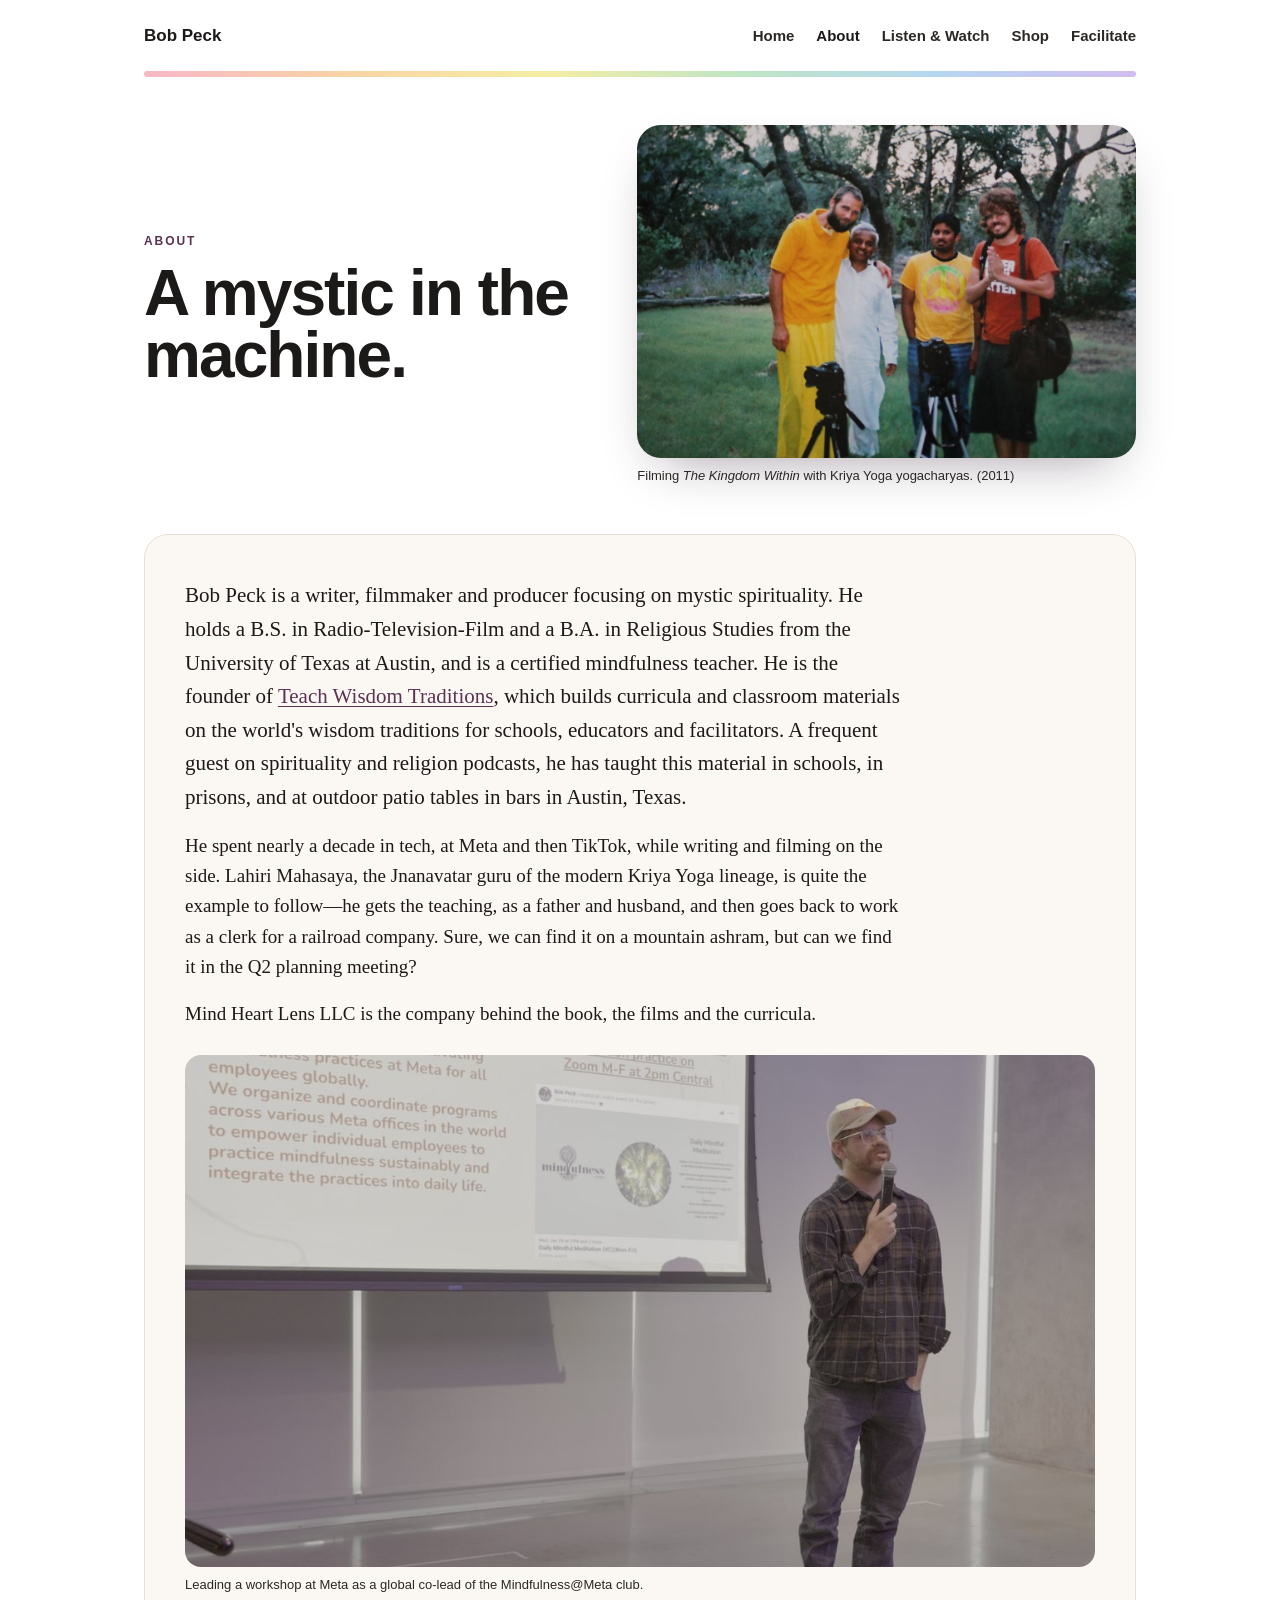
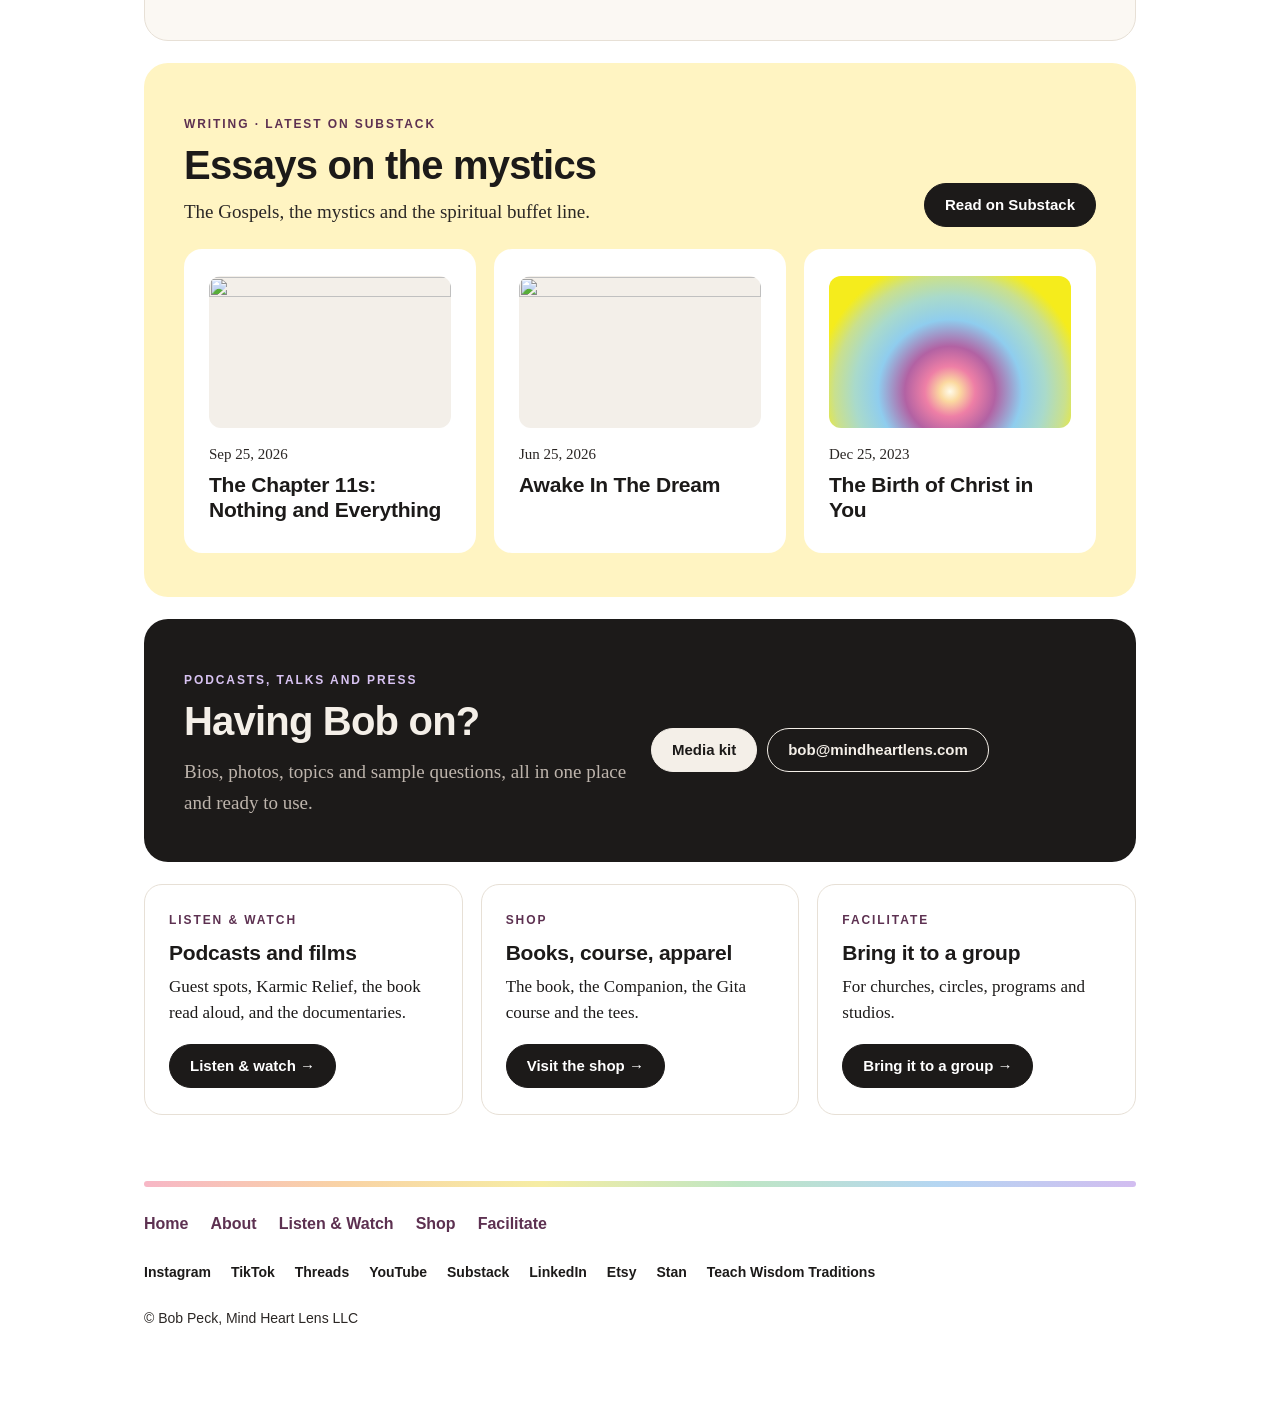
==== about/index.html @ bf03ae11 "Add files via upload" ====
<!doctype html>
<html lang="en">
<head>
<meta charset="utf-8">
<meta name="viewport" content="width=device-width, initial-scale=1">
<title>About · Bob Peck</title>
<meta name="description" content="Bob Peck is a writer, filmmaker and producer focusing on mystic spirituality.">
<meta name="theme-color" content="#FFFFFF">
<link rel="icon" href="../images/bob.png">
<link rel="stylesheet" href="../style.css">
</head>
<body>

<header class="wrap">
  <nav class="nav">
    <a class="brand" href="../">Bob Peck</a>
    <div class="links">
      <a href="../">Home</a>
      <a href="../about/" aria-current="page">About</a>
      <a href="../listen/">Listen &amp; Watch</a>
      <a href="../shop/">Shop</a>
      <a href="../facilitate/">Facilitate</a>
    </div>
  </nav>
  <div class="aura"></div>
  <div class="about-head">
    <div>
      <span class="label">About</span>
      <h1 style="font-size:clamp(40px,8vw,64px)">A mystic in the machine.</h1>
    </div>
    <figure class="portrait-fig"><img class="portrait wide" src="../images/bob-kriyavans.jpg" alt="Bob with Kriya Yoga yogacharyas and crew on the set of The Kingdom Within"><figcaption>Filming <em>The Kingdom Within</em> with Kriya Yoga yogacharyas. (2011)</figcaption></figure>
  </div>

</header>

<main class="wrap">

  <section class="band paper">
    <div class="narrow">
      <p style="font-size:21px">Bob Peck is a writer, filmmaker and producer focusing on mystic spirituality. He holds a B.S. in Radio-Television-Film and a B.A. in Religious Studies from the University of Texas at Austin, and is a certified mindfulness teacher. He is the founder of <a href="https://teachwisdomtraditions.com">Teach Wisdom Traditions</a>, which builds curricula and classroom materials on the world's wisdom traditions for schools, educators and facilitators. A frequent guest on spirituality and religion podcasts, he has taught this material in schools, in prisons, and at outdoor patio tables in bars in Austin, Texas.</p>
      <p>He spent nearly a decade in tech, at Meta and then TikTok, while writing and filming on the side. Lahiri Mahasaya, the Jnanavatar guru of the modern Kriya Yoga lineage, is quite the example to follow—he gets the teaching, as a father and husband, and then goes back to work as a clerk for a railroad company. Sure, we can find it on a mountain ashram, but can we find it in the Q2 planning meeting?</p>
      <p style="margin:0">Mind Heart Lens LLC is the company behind the book, the films and the curricula.</p>
    </div>
    <figure class="wide-photo"><img src="../images/bob-workshop.jpg" alt="Bob Peck leading a mindfulness workshop at Meta" loading="lazy"><figcaption>Leading a workshop at Meta as a global co-lead of the Mindfulness@Meta club.</figcaption></figure>
  
  </section>

  <section class="band yellow" id="writing">
    <div class="row" style="justify-content:space-between;align-items:flex-end;flex-wrap:wrap;gap:14px">
      <div>
        <span class="label">Writing · latest on Substack</span>
        <h2 style="margin:0">Essays on the mystics</h2>
        <p class="muted" style="margin:10px 0 0">The Gospels, the mystics and the spiritual buffet line.</p>
      </div>
      <a class="btn solid" href="https://bobpeck.substack.com" style="margin:0">Read on Substack</a>
    </div>
    <div class="grid3" id="posts" style="margin-top:22px">
      <a class="card post" href="https://bobpeck.substack.com/p/the-chapter-11s-nothing-and-everything">
        <img src="https://substackcdn.com/image/fetch/$s_!MQoC!,f_auto,q_auto:good,fl_progressive:steep/https%3A%2F%2Fsubstack-post-media.s3.amazonaws.com%2Fpublic%2Fimages%2F3bf04934-69c6-49f7-9c82-8445c5b8517e_1920x1080.jpeg" alt="" loading="lazy">
        <span class="small muted">Sep 25, 2026</span>
        <h3>The Chapter 11s: Nothing and Everything</h3>
      </a>
      <a class="card post" href="https://bobpeck.substack.com/p/awake-in-the-dream">
        <img src="https://substackcdn.com/image/fetch/$s_!TwXw!,f_auto,q_auto:good,fl_progressive:steep/https%3A%2F%2Fsubstack-post-media.s3.amazonaws.com%2Fpublic%2Fimages%2Fda7ec8ad-e81a-4390-a8a7-c95df8e55270_736x978.jpeg" alt="" loading="lazy">
        <span class="small muted">Jun 25, 2026</span>
        <h3>Awake In The Dream</h3>
      </a>
      <a class="card post" href="https://bobpeck.substack.com/p/the-birth-of-christ-in-you">
        <div class="post-orb" aria-hidden="true"></div>
        <span class="small muted">Dec 25, 2023</span>
        <h3>The Birth of Christ in You</h3>
      </a>
    </div>
  </section>

  <section class="band ink" id="press">
    <div class="grid2" style="align-items:center">
      <div>
        <span class="label">Podcasts, talks and press</span>
        <h2>Having Bob on?</h2>
        <p class="muted" style="margin:0">Bios, photos, topics and sample questions, all in one place and ready to use.</p>
      </div>
      <div class="btns" style="justify-content:flex-start">
        <a class="btn solid" href="../media-kit/">Media kit</a>
        <a class="btn" href="mailto:bob@mindheartlens.com?subject=Booking%20inquiry">bob@mindheartlens.com</a>
      </div>
    </div>
  </section>

  <section class="grid3" id="more">
    <a class="card" href="../listen/"><span class="label">Listen &amp; Watch</span><h3>Podcasts and films</h3><p>Guest spots, Karmic Relief, the book read aloud, and the documentaries.</p><span class="btn solid card-cta">Listen &amp; watch &rarr;</span></a>
    <a class="card" href="../shop/"><span class="label">Shop</span><h3>Books, course, apparel</h3><p>The book, the Companion, the Gita course and the tees.</p><span class="btn solid card-cta">Visit the shop &rarr;</span></a>
    <a class="card" href="../facilitate/"><span class="label">Facilitate</span><h3>Bring it to a group</h3><p>For churches, circles, programs and studios.</p><span class="btn solid card-cta">Bring it to a group &rarr;</span></a>
  </section>

<script>
(() => {
  const feed = "https://bobpeck.substack.com/feed";
  fetch("https://api.rss2json.com/v1/api.json?rss_url=" + encodeURIComponent(feed))
    .then(r => r.json())
    .then(d => {
      if (!d || d.status !== "ok" || !d.items || !d.items.length) return;
      const box = document.getElementById("posts");
      const esc = s => String(s).replace(/[&<>"]/g, c => ({"&":"&amp;","<":"&lt;",">":"&gt;",'"':"&quot;"}[c]));
      box.innerHTML = d.items.slice(0, 3).map(p => {
        const img = (p.enclosure && p.enclosure.link) || p.thumbnail;
        const date = new Date(p.pubDate.replace(" ", "T") + "Z").toLocaleDateString("en-US", {month:"short", day:"numeric", year:"numeric"});
        return `<a class="card post" href="${esc(p.link)}">` +
          (img ? `<img src="${esc(img)}" alt="" loading="lazy">` : `<div class="post-orb" aria-hidden="true"></div>`) +
          `<span class="small muted">${esc(date)}</span><h3>${esc(p.title)}</h3></a>`;
      }).join("");
    })
    .catch(() => {});
})();
</script>

</main>

<footer class="wrap foot">
  <div class="aura"></div>
  <nav class="footnav">
    <a href="../">Home</a>
    <a href="../about/">About</a>
    <a href="../listen/">Listen &amp; Watch</a>
    <a href="../shop/">Shop</a>
    <a href="../facilitate/">Facilitate</a>
  </nav>
  <div class="social">
    <a href="https://www.instagram.com/bobpeck">Instagram</a>
    <a href="https://www.tiktok.com/@iambobpeck">TikTok</a>
    <a href="https://www.threads.net/@bobpeck">Threads</a>
    <a href="https://youtube.com/@iambobpeck">YouTube</a>
    <a href="https://bobpeck.substack.com">Substack</a>
    <a href="https://linkedin.com/in/bobpeckiv">LinkedIn</a>
    <a href="https://www.etsy.com/shop/KarmicReliefShop">Etsy</a>
    <a href="https://stan.store/bobpeck">Stan</a>
    <a href="https://teachwisdomtraditions.com">Teach Wisdom Traditions</a>
  </div>
  <p>© Bob Peck, Mind Heart Lens LLC</p>
</footer>

</body>
</html>
---- style.css ----
:root{
  --white:#FFFFFF;
  --paper:#FBF8F3;
  --ink:#1C1A19;
  --soft:#2B2725;
  --line:#E7E0D6;
  --plum:#5D3151;
  --yellow:#FFF4C2;
  --seafoam:#DDF3EE;
  --blue:#DCE8FB;
  --blush:#FBE3EE;
  --lavender:#EAE2F7;
  --aura:linear-gradient(90deg,#F7B7C6 0%,#F9D3A5 20%,#F6EDA4 40%,#BFE6C4 60%,#B5D6F2 80%,#D2BDF0 100%);
  --sans:"Helvetica Neue",Helvetica,Arial,sans-serif;
  --serif:Palatino,"Palatino Linotype","Book Antiqua",Georgia,serif;
}
*{box-sizing:border-box}
html{-webkit-text-size-adjust:100%}
body{margin:0;background:var(--white);color:var(--ink);font-family:var(--serif);font-size:19px;line-height:1.6}
img{max-width:100%;display:block}
a{color:var(--plum);text-underline-offset:3px;text-decoration-thickness:1px}
a:hover{text-decoration-thickness:2px}
h1,h2,h3,.label,.btn,.nav,.foot{font-family:var(--sans)}
h1{font-weight:700;font-size:clamp(44px,10vw,84px);line-height:.98;letter-spacing:-.03em;margin:0}
h2{font-weight:700;font-size:clamp(28px,5.6vw,40px);line-height:1.08;letter-spacing:-.02em;margin:0 0 14px}
h3{font-weight:700;font-size:21px;line-height:1.2;letter-spacing:-.01em;margin:0 0 8px}
p{margin:0 0 16px}
.label{display:inline-block;font-size:12px;font-weight:700;letter-spacing:.16em;text-transform:uppercase;color:var(--plum);margin-bottom:10px}
.muted{color:var(--soft)}
.small{font-size:15px}
.wrap{max-width:1040px;margin:0 auto;padding-left:24px;padding-right:24px}
.narrow{max-width:720px}

/* nav */
.nav{display:flex;justify-content:space-between;align-items:center;gap:16px;padding-top:22px;padding-bottom:22px;font-size:15px;font-weight:700}
.nav a{color:var(--ink);text-decoration:none}
.nav .links{display:flex;gap:22px;flex-wrap:wrap;justify-content:flex-end}
.nav .links a{color:var(--soft)}
.nav .links a:hover,.nav .links a[aria-current]{color:var(--ink)}
.aura{height:6px;background:var(--aura);border-radius:3px}

/* hero */
.hero{display:grid;grid-template-columns:1.15fr .85fr;gap:40px;align-items:center;padding-top:56px;padding-bottom:72px}
.hero .lede{font-size:22px;margin-top:26px;max-width:30ch}
.orb-wrap{position:relative;width:100%;max-width:420px;aspect-ratio:1;justify-self:center;display:grid;place-items:center}
.orb{position:absolute;inset:0;border-radius:50%;
  background:radial-gradient(circle at 50% 76%,#FFFBEA 0%,#FBD9A0 6%,#EE7FA6 15%,#B262A3 27%,#8FCDEE 43%,#A9DACB 57%,#C9E08E 69%,#F5EC1C 80%);
  box-shadow:inset 0 0 18px 4px #F5EC1C;animation:breathe 9s ease-in-out infinite}
.orb-wrap .me{position:relative;width:62%;border-radius:50%;box-shadow:0 18px 50px -18px rgba(60,20,60,.45)}
@keyframes breathe{0%,100%{transform:scale(1);opacity:.95}50%{transform:scale(1.04);opacity:1}}
@media (prefers-reduced-motion:reduce){.orb{animation:none}}

/* program poster: Gita */
.band.gita{background:#E4E1DD}
.band.gita h2{color:#C8321F;text-transform:uppercase;letter-spacing:-.01em;font-size:clamp(30px,6vw,48px);line-height:.95}
.band.gita .label{color:#C8321F}
.band.gita .btn.solid{background:#C8321F;border-color:#C8321F}
.band.gita .btn.solid:hover{background:#1C1A19;border-color:#1C1A19}
.thumb{width:96px;height:96px;border-radius:14px;flex:none;object-fit:cover}
.row{display:flex;gap:18px;align-items:flex-start}
.poster{width:100%;max-width:220px;border-radius:16px;box-shadow:0 18px 40px -20px rgba(0,0,0,.45)}

/* bands */
.band{border-radius:24px;padding:44px 40px;margin-bottom:22px}
.band.yellow{background:var(--yellow)}
.band.seafoam{background:var(--seafoam)}
.band.blue{background:var(--blue)}
.band.blush{background:var(--blush)}
.band.lavender{background:var(--lavender)}
.band.paper{background:var(--paper);border:1px solid var(--line)}
.band.ink{background:var(--ink);color:#F4EFE8}
.band.ink .label{color:#D8C3F2}
.band.ink a{color:#F4EFE8}
.band.ink .muted{color:#BDB4AC}
section{margin-bottom:22px}

.split{display:grid;grid-template-columns:240px 1fr;gap:40px;align-items:center}
.cover{aspect-ratio:2/3;border-radius:4px 12px 12px 4px;background:var(--white);position:relative;overflow:hidden;padding:22px 18px;display:flex;flex-direction:column;justify-content:space-between;box-shadow:0 22px 44px -22px rgba(50,30,20,.45)}
.cover::before{content:"";position:absolute;width:150%;aspect-ratio:1;left:-25%;top:30%;background:radial-gradient(circle,#FBD7A8 0%,#F6A9C4 28%,#C9A6EE 50%,rgba(157,195,240,0) 70%);filter:blur(6px)}
.cover span{position:relative;font-family:var(--sans)}
.cover .t{font-weight:700;font-size:26px;line-height:1.02;letter-spacing:-.01em}
.cover .a{font-size:11px;font-weight:700;letter-spacing:.16em;text-transform:uppercase}
.cover.plum{background:var(--plum);color:#fff}
.cover.plum::before{opacity:.75}

.grid2{display:grid;grid-template-columns:1fr 1fr;gap:22px}
.grid3{display:grid;grid-template-columns:repeat(3,1fr);gap:18px}
.card{background:var(--white);border-radius:18px;padding:26px 24px;display:flex;flex-direction:column;border:1px solid var(--line)}
.card p{font-size:17px;line-height:1.55;color:var(--soft)}
.card .btns{margin-top:auto;padding-top:6px}
a.card{color:var(--ink);text-decoration:none;transition:transform .15s ease,border-color .15s ease}
a.card:hover{transform:translateY(-2px);border-color:var(--plum)}
.band .card{border-color:transparent}

.btns{display:flex;flex-wrap:wrap;gap:10px;margin-top:18px}
.btn{display:inline-block;padding:12px 20px;border-radius:999px;font-size:15px;font-weight:700;text-decoration:none;border:1.5px solid var(--ink);color:var(--ink);background:transparent;line-height:1.2}
.btn.solid{background:var(--ink);color:var(--white)}
.btn:hover{background:var(--plum);border-color:var(--plum);color:var(--white)}
.band.ink .btn{border-color:#F4EFE8;color:#F4EFE8}
.band.ink .btn.solid{background:#F4EFE8;color:var(--ink)}
.band.ink .btn:hover{background:#D8C3F2;border-color:#D8C3F2;color:var(--ink)}

.tag{display:inline-block;align-self:flex-start;font-family:var(--sans);font-size:12px;font-weight:700;letter-spacing:.08em;text-transform:uppercase;background:var(--ink);color:var(--white);border-radius:999px;padding:5px 11px;margin-bottom:12px}

/* lists */
.list{list-style:none;margin:0;padding:0}
.list li{padding:16px 0;border-top:1px solid var(--line)}
.list li:first-child{border-top:0}
.list a{font-family:var(--sans);font-weight:700;text-decoration:none;color:var(--ink)}
.list a:hover{color:var(--plum)}
.list span{display:block;font-size:16px;color:var(--soft)}

.quote{font-size:clamp(22px,4vw,28px);line-height:1.35;font-style:italic;margin:0}

.copybox{background:var(--white);border:1px solid var(--line);border-radius:14px;padding:20px 22px;margin-bottom:14px}
.copybox .label{margin-bottom:6px}
.copybox p{margin:0;font-size:17px}

/* footer */
.foot{padding-top:44px;padding-bottom:64px;font-size:14px;color:var(--soft)}
.foot .social{display:flex;flex-wrap:wrap;gap:8px 20px;margin:24px 0;font-weight:700}
.foot .social a{color:var(--ink);text-decoration:none}
.foot .social a:hover{color:var(--plum)}
.foot p{margin:0 0 8px}

@media (max-width:860px){
  .grid3{grid-template-columns:1fr 1fr}
}
@media (max-width:640px){
  body{font-size:18px}
  .wrap{padding-left:16px;padding-right:16px}
  .nav{flex-direction:column;align-items:flex-start;gap:10px}
  .nav .links{justify-content:flex-start;gap:16px}
  .hero{grid-template-columns:1fr;padding-top:24px;padding-bottom:40px;gap:28px}
  .hero .orb-wrap{max-width:280px;order:-1}
  .band{padding:30px 20px;border-radius:20px}
  .split{grid-template-columns:1fr;gap:26px}
  .split .cover{width:60%;max-width:220px}
  .grid2,.grid3{grid-template-columns:1fr}
  .btn{flex:1 1 auto;text-align:center}
}

/* dark gradient bands */
.band.night{background:linear-gradient(135deg,#17152E 0%,#2D1D45 50%,#5D3151 100%);color:#F4EFE8}
.band.dusk{background:linear-gradient(135deg,#0F2B33 0%,#1F3F5A 55%,#3E3A6E 100%);color:#F4EFE8}
.band.night .label,.band.dusk .label{color:#F2D7A6}
.band.night .muted,.band.dusk .muted{color:#C9C0D6}
.band.night a:not(.btn),.band.dusk a:not(.btn){color:#F4EFE8}
.band.night .btn,.band.dusk .btn{border-color:#F4EFE8;color:#F4EFE8}
.band.night .btn.solid,.band.dusk .btn.solid{background:#F4EFE8;color:#17152E}
.band.night .btn:hover,.band.dusk .btn:hover{background:#F2D7A6;border-color:#F2D7A6;color:#17152E}
.band.night .card,.band.dusk .card{background:rgba(255,255,255,.07);border-color:rgba(255,255,255,.12);color:#F4EFE8}
.band.night .card p,.band.dusk .card p{color:#C9C0D6}
.band.night .list li,.band.dusk .list li{border-color:rgba(255,255,255,.14)}
.band.night .list a,.band.dusk .list a{color:#F4EFE8}
.band.night .list span,.band.dusk .list span{color:#C9C0D6}
.band.night .tag,.band.dusk .tag{background:#F2D7A6;color:#17152E}

/* embeds */
.embed{border-radius:14px;overflow:hidden;background:rgba(0,0,0,.25)}
.embed iframe{display:block;width:100%;border:0}
.video{aspect-ratio:16/9}
.video iframe{height:100%}

.bookcover{width:100%;border-radius:4px;box-shadow:0 22px 44px -22px rgba(50,30,20,.45),0 0 0 1px #E7E0D6}
@media (max-width:640px){.split .bookcover{width:60%;max-width:220px}}

/* product + post cards */
.card.product img,.card.post img{width:100%;aspect-ratio:1;object-fit:cover;border-radius:12px;margin-bottom:14px;background:#f3efe9}
.card.post img{aspect-ratio:16/10}
.card.post .post-orb{width:100%;aspect-ratio:16/10;border-radius:12px;margin-bottom:14px;background:radial-gradient(circle at 50% 76%,#FFFBEA 0%,#FBD9A0 6%,#EE7FA6 15%,#B262A3 27%,#8FCDEE 43%,#A9DACB 57%,#C9E08E 69%,#F5EC1C 80%)}
.card.product h3,.card.post h3{margin:6px 0 4px}
.card.product p{margin:0;font-size:15px}

/* photos */
.hero-photo{margin:0;position:relative;justify-self:center;width:100%;max-width:470px}
.hero-photo::before{content:"";position:absolute;inset:-7%;z-index:-1;border-radius:50%;filter:blur(30px);opacity:.75;background:radial-gradient(circle at 50% 76%,#FFFBEA 0%,#FBD9A0 6%,#EE7FA6 15%,#B262A3 27%,#8FCDEE 43%,#A9DACB 57%,#C9E08E 69%,#F5EC1C 80%)}
.hero-photo img{width:100%;aspect-ratio:1;object-fit:cover;border-radius:28px;box-shadow:0 26px 60px -26px rgba(40,20,40,.5)}
.about-head{display:grid;grid-template-columns:1fr 300px;gap:40px;align-items:center;padding:48px 0}
.about-head .portrait{width:100%;aspect-ratio:4/5;object-fit:cover;border-radius:24px;box-shadow:0 22px 50px -24px rgba(40,20,40,.45)}
.wide-photo{margin:26px 0 0}
.wide-photo img{width:100%;aspect-ratio:16/9;object-fit:cover;object-position:65% 40%;border-radius:16px}
.wide-photo figcaption{font-family:var(--sans);font-size:13px;color:var(--soft);margin-top:8px}
.stills{display:grid;grid-template-columns:repeat(3,1fr);gap:12px;margin-top:22px}
.stills img{width:100%;aspect-ratio:3/2;object-fit:cover;border-radius:12px}
@media (max-width:640px){
  .hero .hero-photo{max-width:340px}
  .about-head{grid-template-columns:1fr;gap:22px;padding:32px 0}
  .about-head .portrait{max-width:260px;order:-1}
  .stills{grid-template-columns:1fr 1fr}
  .stills img:last-child{grid-column:1 / -1}
}

.card.film img{width:100%;aspect-ratio:16/10;object-fit:cover;border-radius:10px;margin-bottom:14px}
.book-art{margin:0}
.book-art img{width:100%;border-radius:18px;box-shadow:0 22px 50px -24px rgba(60,30,60,.45)}

.about-head:has(.portrait.wide){grid-template-columns:1fr 1.1fr}
.about-head .portrait.wide{aspect-ratio:3/2}
@media (max-width:640px){.about-head .portrait.wide{max-width:100%}}

/* ---- v4: page heads, nav, media kit ---- */
.page-head{padding:52px 0 40px}
.h1-page{font-size:clamp(36px,7vw,60px)}
.nav .brand{font-size:17px;color:var(--ink)}
.mk-top{display:grid;grid-template-columns:280px 1fr;gap:36px;align-items:start}
.mk-photo{width:100%;aspect-ratio:4/5;object-fit:cover;border-radius:20px}
.facts{display:grid;grid-template-columns:110px 1fr;gap:10px 18px;margin:0 0 6px;font-size:17px}
.facts dt{font-family:var(--sans);font-weight:700;font-size:12px;letter-spacing:.12em;text-transform:uppercase;color:var(--plum);padding-top:4px}
.facts dd{margin:0}
.copyrow{display:flex;justify-content:space-between;align-items:center}
.copy{font-family:var(--sans);font-size:13px;font-weight:700;border:1.5px solid var(--ink);background:#fff;border-radius:999px;padding:6px 14px;cursor:pointer}
.copy:hover{background:var(--plum);border-color:var(--plum);color:#fff}
button.btn{cursor:pointer;font-family:var(--sans)}
.qs{margin:0;padding-left:22px}
.qs li{padding:8px 0;border-top:1px solid rgba(0,0,0,.08)}
.qs li:first-child{border-top:0}
.dl-grid{display:grid;grid-template-columns:repeat(4,1fr);gap:16px;margin-top:20px}
.dl{display:block;text-decoration:none;color:var(--ink);font-family:var(--sans);font-size:14px;font-weight:700}
.dl img{width:100%;aspect-ratio:1;object-fit:cover;border-radius:12px;margin-bottom:8px;border:1px solid var(--line)}
.dl span::after{content:" ↓"}

@media (max-width:640px){
  /* nav: brand on its own line, links in one swipeable row */
  .nav{flex-direction:column;align-items:stretch;gap:10px;padding-top:16px;padding-bottom:14px}
  .nav .links{flex-wrap:nowrap;overflow-x:auto;gap:18px;font-size:14px;-webkit-overflow-scrolling:touch;scrollbar-width:none;padding-bottom:2px}
  .nav .links::-webkit-scrollbar{display:none}
  .nav .links a{white-space:nowrap}
  h1{font-size:40px}
  .h1-page{font-size:34px}
  .page-head{padding:30px 0 24px}
  .hero{padding-top:22px;padding-bottom:30px;gap:22px}
  .hero .lede{font-size:19px;margin-top:18px}
  .band{padding:26px 18px;margin-bottom:16px}
  h2{font-size:26px}
  .btns{gap:8px}
  .btn{padding:12px 16px;font-size:14px}
  .row{gap:14px}
  .thumb{width:72px;height:72px}
  .band .row .thumb[style*="132px"]{width:88px !important;height:88px !important}
  .split .bookcover{width:55%;max-width:200px;margin:0 auto}
  .grid2,.grid3{gap:14px}
  .card{padding:20px 18px}
  .mk-top{grid-template-columns:1fr;gap:20px}
  .mk-photo{max-width:220px}
  .facts{grid-template-columns:1fr;gap:2px}
  .facts dd{margin-bottom:10px}
  .dl-grid{grid-template-columns:1fr 1fr}
  .embed iframe[height="352"]{height:300px}
  .foot .social{gap:8px 16px}
}

@media print{
  .nav,.aura,.foot,.btns,.copy,#mk-contact{display:none !important}
  .band{background:#fff !important;color:#000 !important;border:0;padding:12px 0;break-inside:avoid}
  body{font-size:12pt}
  .dl-grid{grid-template-columns:repeat(4,1fr)}
}
@media (max-width:640px){
  .about-head,.about-head:has(.portrait.wide){grid-template-columns:1fr}
  .about-head .portrait,.about-head .portrait.wide{order:0;max-width:100%;aspect-ratio:3/2}
}

.lead-photo{margin:0 0 22px}
.lead-photo img{width:100%;aspect-ratio:21/9;object-fit:cover;object-position:35% 40%;border-radius:24px}
.split.split-lg{grid-template-columns:340px 1fr;gap:48px}
@media (max-width:640px){
  .lead-photo img{aspect-ratio:4/3;object-position:30% 40%;border-radius:18px}
  .split.split-lg{grid-template-columns:1fr;gap:24px}
  .split.split-lg .bookcover{width:75%;max-width:280px}
}

/* v5 */
.feature-split{display:grid;grid-template-columns:1.15fr 1fr;gap:36px;align-items:center}
.wide-art{width:100%;border-radius:14px;box-shadow:0 18px 40px -22px rgba(0,0,0,.45)}
.portrait-fig{margin:0}
.portrait-fig figcaption{font-family:var(--sans);font-size:13px;color:var(--soft);margin-top:8px}
.card p{color:var(--ink)}
@media (max-width:640px){
  .feature-split{grid-template-columns:1fr;gap:20px}
}

.list.card{padding:6px 26px}
@media (max-width:640px){.list.card{padding:4px 20px}}

.mk-photo{object-position:62% 30%}
.dl-grid{grid-template-columns:repeat(5,1fr)}
@media (max-width:640px){.dl-grid{grid-template-columns:1fr 1fr}}
.mk-top{grid-template-columns:1.1fr 1fr;align-items:center}
.mk-top .mk-photo{order:2;aspect-ratio:4/3;object-position:62% 35%}
@media (max-width:640px){.mk-top{grid-template-columns:1fr}.mk-top .mk-photo{order:-1;max-width:100%}}

.mk-top .mk-photo{aspect-ratio:1/1;object-position:40% 30%}

.thumbs{display:grid;grid-template-columns:repeat(3,1fr);gap:16px;margin-top:26px}
.thumbcard{display:block;text-decoration:none;color:var(--ink);font-family:var(--sans)}
.thumbcard img{width:100%;aspect-ratio:16/9;object-fit:cover;border-radius:12px;margin-bottom:8px;transition:transform .15s}
.thumbcard:hover img{transform:translateY(-2px)}
.thumbcard strong{display:block;font-size:15px}
.thumbcard span{display:block;font-size:14px;color:var(--soft)}
@media (max-width:860px){.thumbs{grid-template-columns:1fr 1fr}}
@media (max-width:640px){.thumbs{grid-template-columns:1fr}}

#guest .thumbcard{cursor:pointer}

.avatar{width:72px;height:72px;border-radius:50%;flex:none}
.card-cta{margin-top:auto;align-self:flex-start}
#more .card p{margin-bottom:18px}
#more .card{border-color:var(--line)}
#more .card:hover .btn{background:var(--plum);border-color:var(--plum)}
.dl-grid{grid-template-columns:repeat(6,1fr)}
@media (max-width:860px){.dl-grid{grid-template-columns:repeat(3,1fr)}}
@media (max-width:640px){.dl-grid{grid-template-columns:1fr 1fr}#book-bob .btn{width:100%}}

.footnav{display:flex;flex-wrap:wrap;gap:8px 22px;margin:24px 0 0;font-family:var(--sans);font-weight:700;font-size:16px}
.footnav a{color:var(--plum);text-decoration:none}
.footnav a:hover{text-decoration:underline}

.rating{font-family:var(--sans);font-size:15px;margin:16px 0 0}
.rating .stars{color:#E2A400;letter-spacing:2px}
.pull{margin:18px 0 0;padding:4px 0 4px 18px;border-left:4px solid var(--plum);font-style:italic;font-size:19px;line-height:1.45}
.pull cite{display:block;margin-top:8px;font-style:normal;font-family:var(--sans);font-size:13px;font-weight:700;color:var(--plum)}
.card.review p{font-style:italic;font-size:18px;line-height:1.5;color:var(--ink)}
.card.review cite{margin-top:auto;font-style:normal;font-family:var(--sans);font-size:13px;font-weight:700;color:var(--plum)}
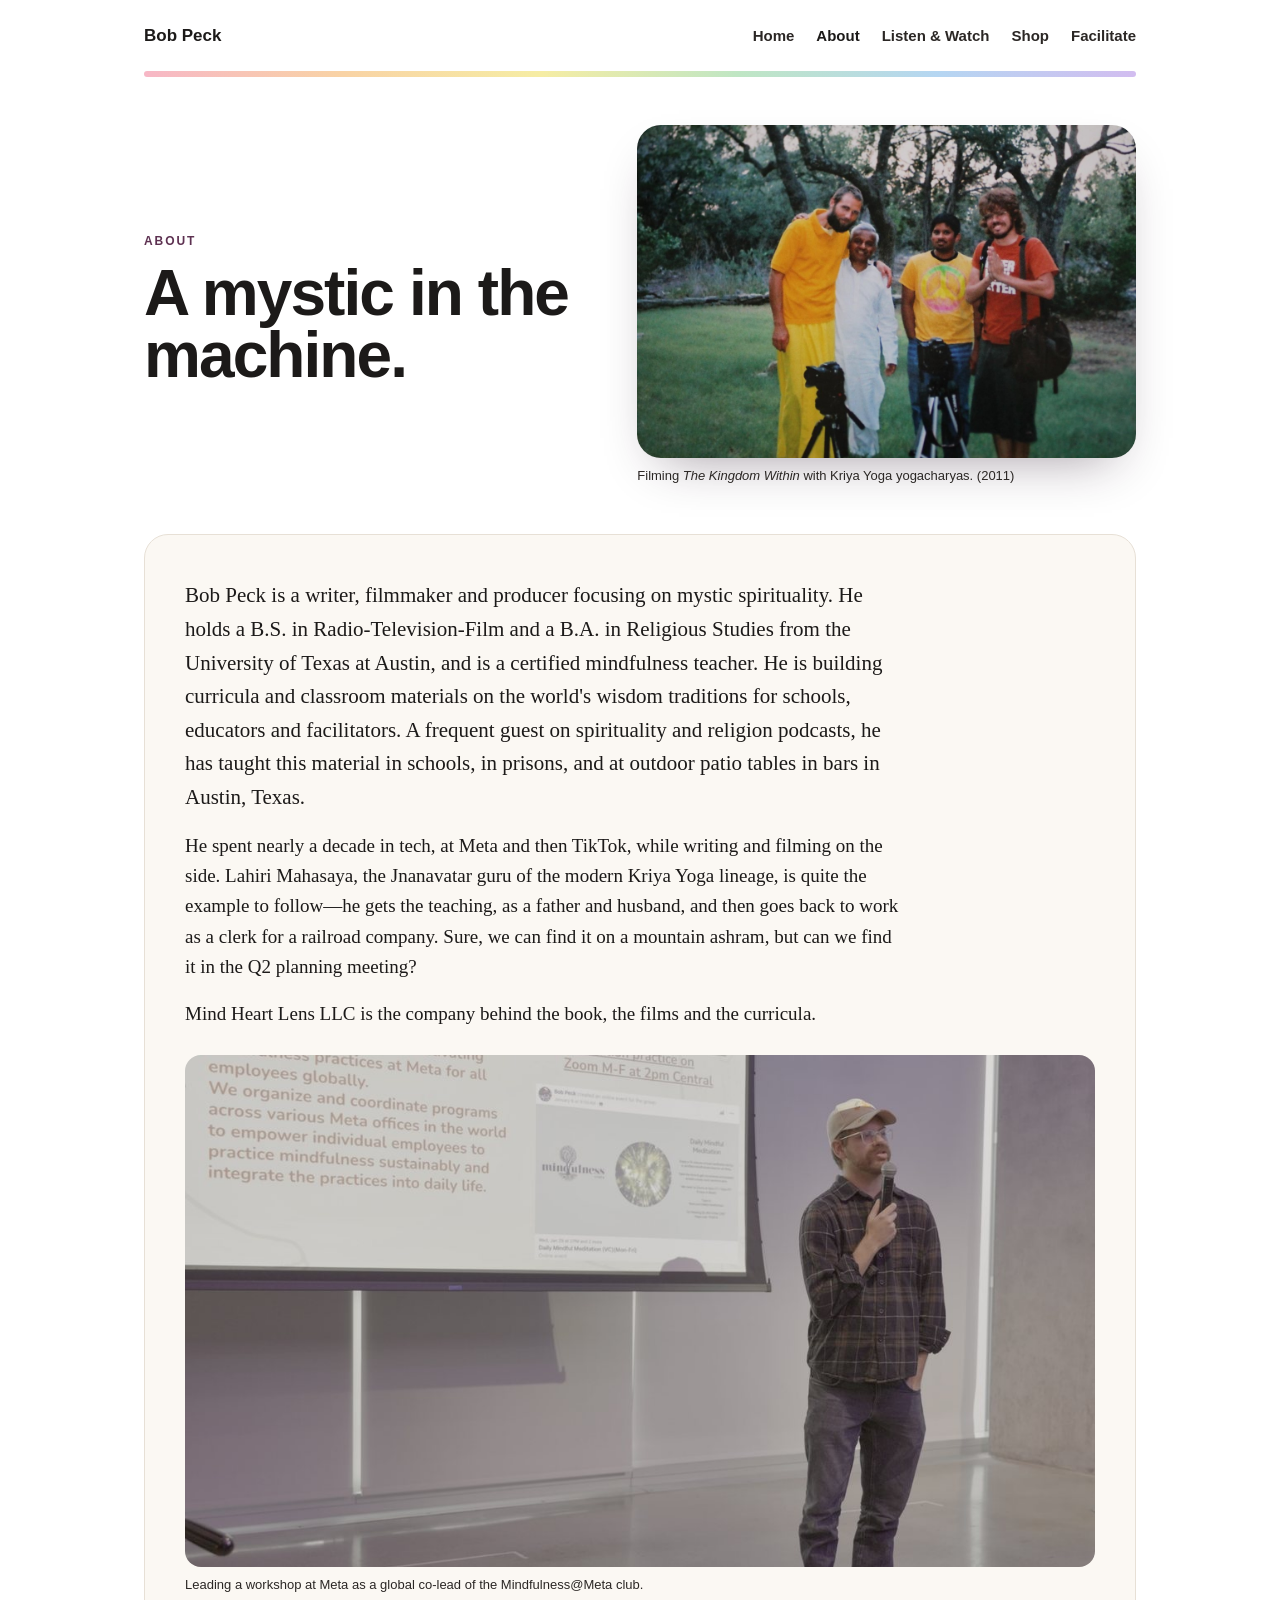
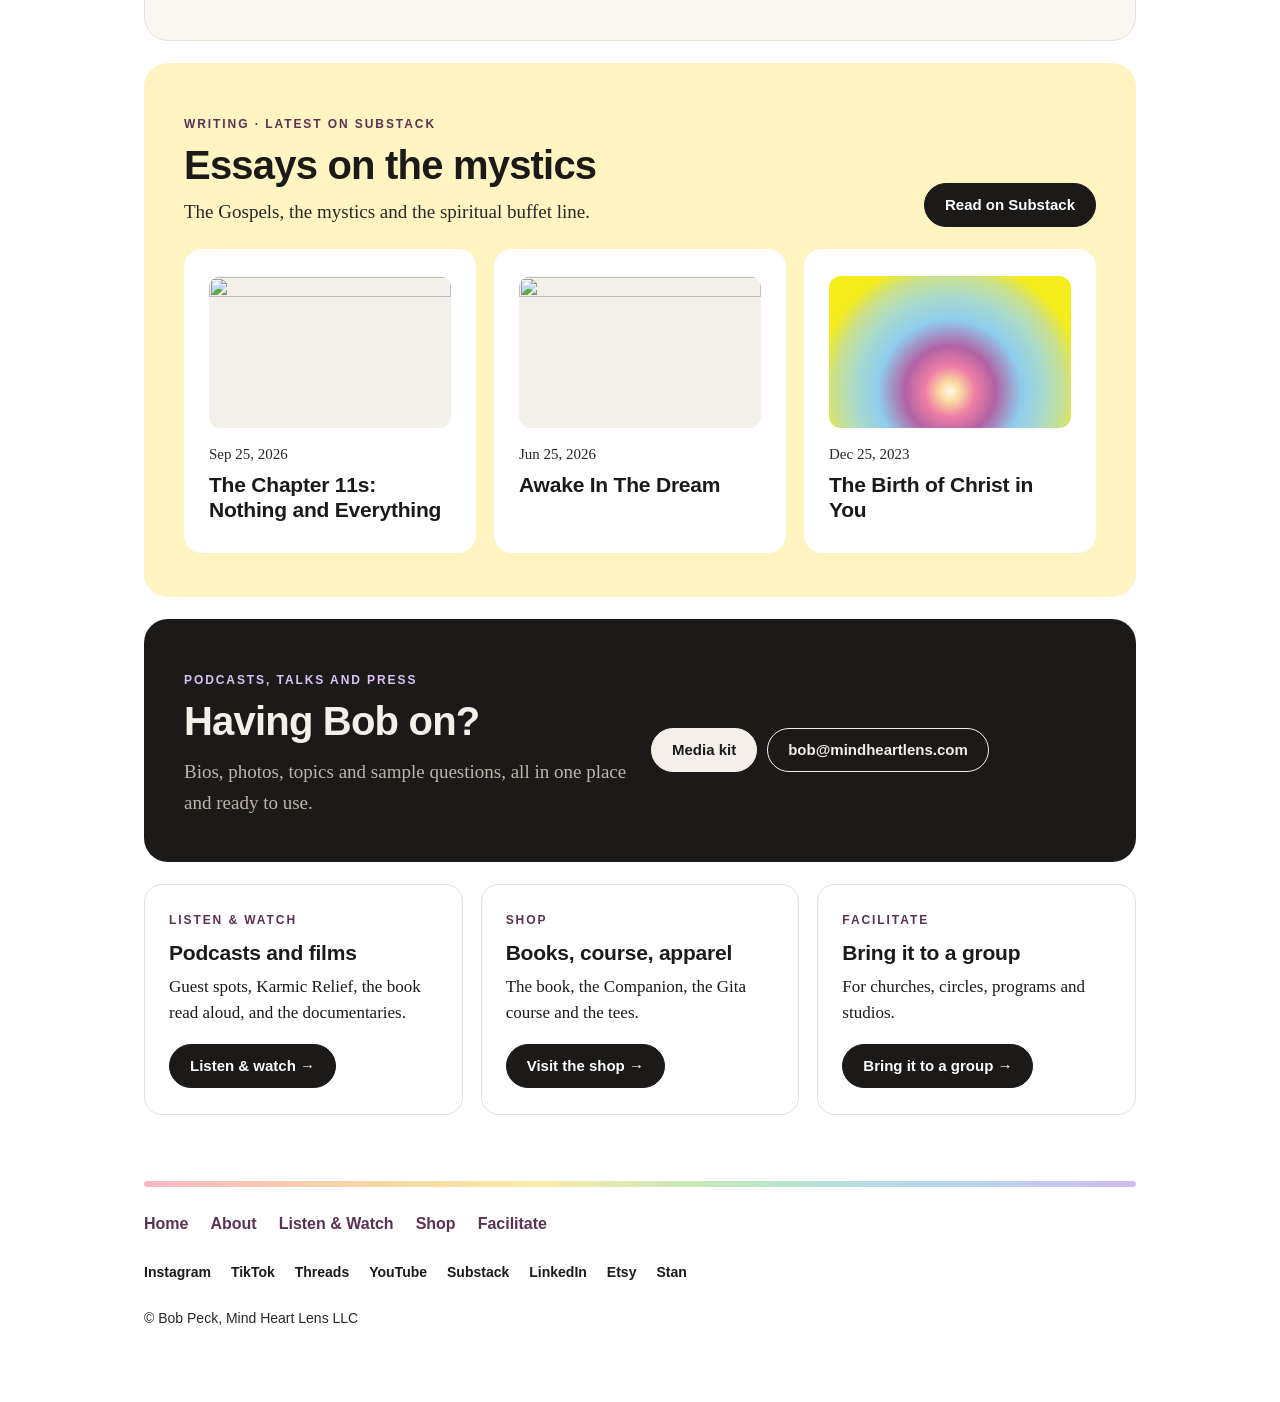
==== commit a8888607: "Add files via upload" ====
--- a/about/index.html
+++ b/about/index.html
@@ -5,6 +5,15 @@
 <meta name="viewport" content="width=device-width, initial-scale=1">
 <title>About · Bob Peck</title>
 <meta name="description" content="Bob Peck is a writer, filmmaker and producer focusing on mystic spirituality.">
+<meta property="og:type" content="website">
+<meta property="og:site_name" content="Bob Peck">
+<meta property="og:title" content="About Bob Peck">
+<meta property="og:description" content="A mystic in the machine: writer, filmmaker and producer focusing on mystic spirituality.">
+<meta property="og:url" content="https://bobpeck.io/about/">
+<meta property="og:image" content="https://bobpeck.io/images/share-card.jpg">
+<meta property="og:image:width" content="1200">
+<meta property="og:image:height" content="630">
+<meta name="twitter:card" content="summary_large_image">
 <meta name="theme-color" content="#FFFFFF">
 <link rel="icon" href="../images/bob.png">
 <link rel="stylesheet" href="../style.css">
@@ -37,7 +46,7 @@
 
   <section class="band paper">
     <div class="narrow">
-      <p style="font-size:21px">Bob Peck is a writer, filmmaker and producer focusing on mystic spirituality. He holds a B.S. in Radio-Television-Film and a B.A. in Religious Studies from the University of Texas at Austin, and is a certified mindfulness teacher. He is the founder of <a href="https://teachwisdomtraditions.com">Teach Wisdom Traditions</a>, which builds curricula and classroom materials on the world's wisdom traditions for schools, educators and facilitators. A frequent guest on spirituality and religion podcasts, he has taught this material in schools, in prisons, and at outdoor patio tables in bars in Austin, Texas.</p>
+      <p style="font-size:21px">Bob Peck is a writer, filmmaker and producer focusing on mystic spirituality. He holds a B.S. in Radio-Television-Film and a B.A. in Religious Studies from the University of Texas at Austin, and is a certified mindfulness teacher. He is building curricula and classroom materials on the world's wisdom traditions for schools, educators and facilitators. A frequent guest on spirituality and religion podcasts, he has taught this material in schools, in prisons, and at outdoor patio tables in bars in Austin, Texas.</p>
       <p>He spent nearly a decade in tech, at Meta and then TikTok, while writing and filming on the side. Lahiri Mahasaya, the Jnanavatar guru of the modern Kriya Yoga lineage, is quite the example to follow—he gets the teaching, as a father and husband, and then goes back to work as a clerk for a railroad company. Sure, we can find it on a mountain ashram, but can we find it in the Q2 planning meeting?</p>
       <p style="margin:0">Mind Heart Lens LLC is the company behind the book, the films and the curricula.</p>
     </div>
@@ -134,7 +143,6 @@
     <a href="https://linkedin.com/in/bobpeckiv">LinkedIn</a>
     <a href="https://www.etsy.com/shop/KarmicReliefShop">Etsy</a>
     <a href="https://stan.store/bobpeck">Stan</a>
-    <a href="https://teachwisdomtraditions.com">Teach Wisdom Traditions</a>
   </div>
   <p>© Bob Peck, Mind Heart Lens LLC</p>
 </footer>
--- a/style.css
+++ b/style.css
@@ -322,3 +322,6 @@
 .pull cite{display:block;margin-top:8px;font-style:normal;font-family:var(--sans);font-size:13px;font-weight:700;color:var(--plum)}
 .card.review p{font-style:italic;font-size:18px;line-height:1.5;color:var(--ink)}
 .card.review cite{margin-top:auto;font-style:normal;font-family:var(--sans);font-size:13px;font-weight:700;color:var(--plum)}
+
+a.card.review{text-decoration:none}
+.pull cite a{color:var(--plum)}
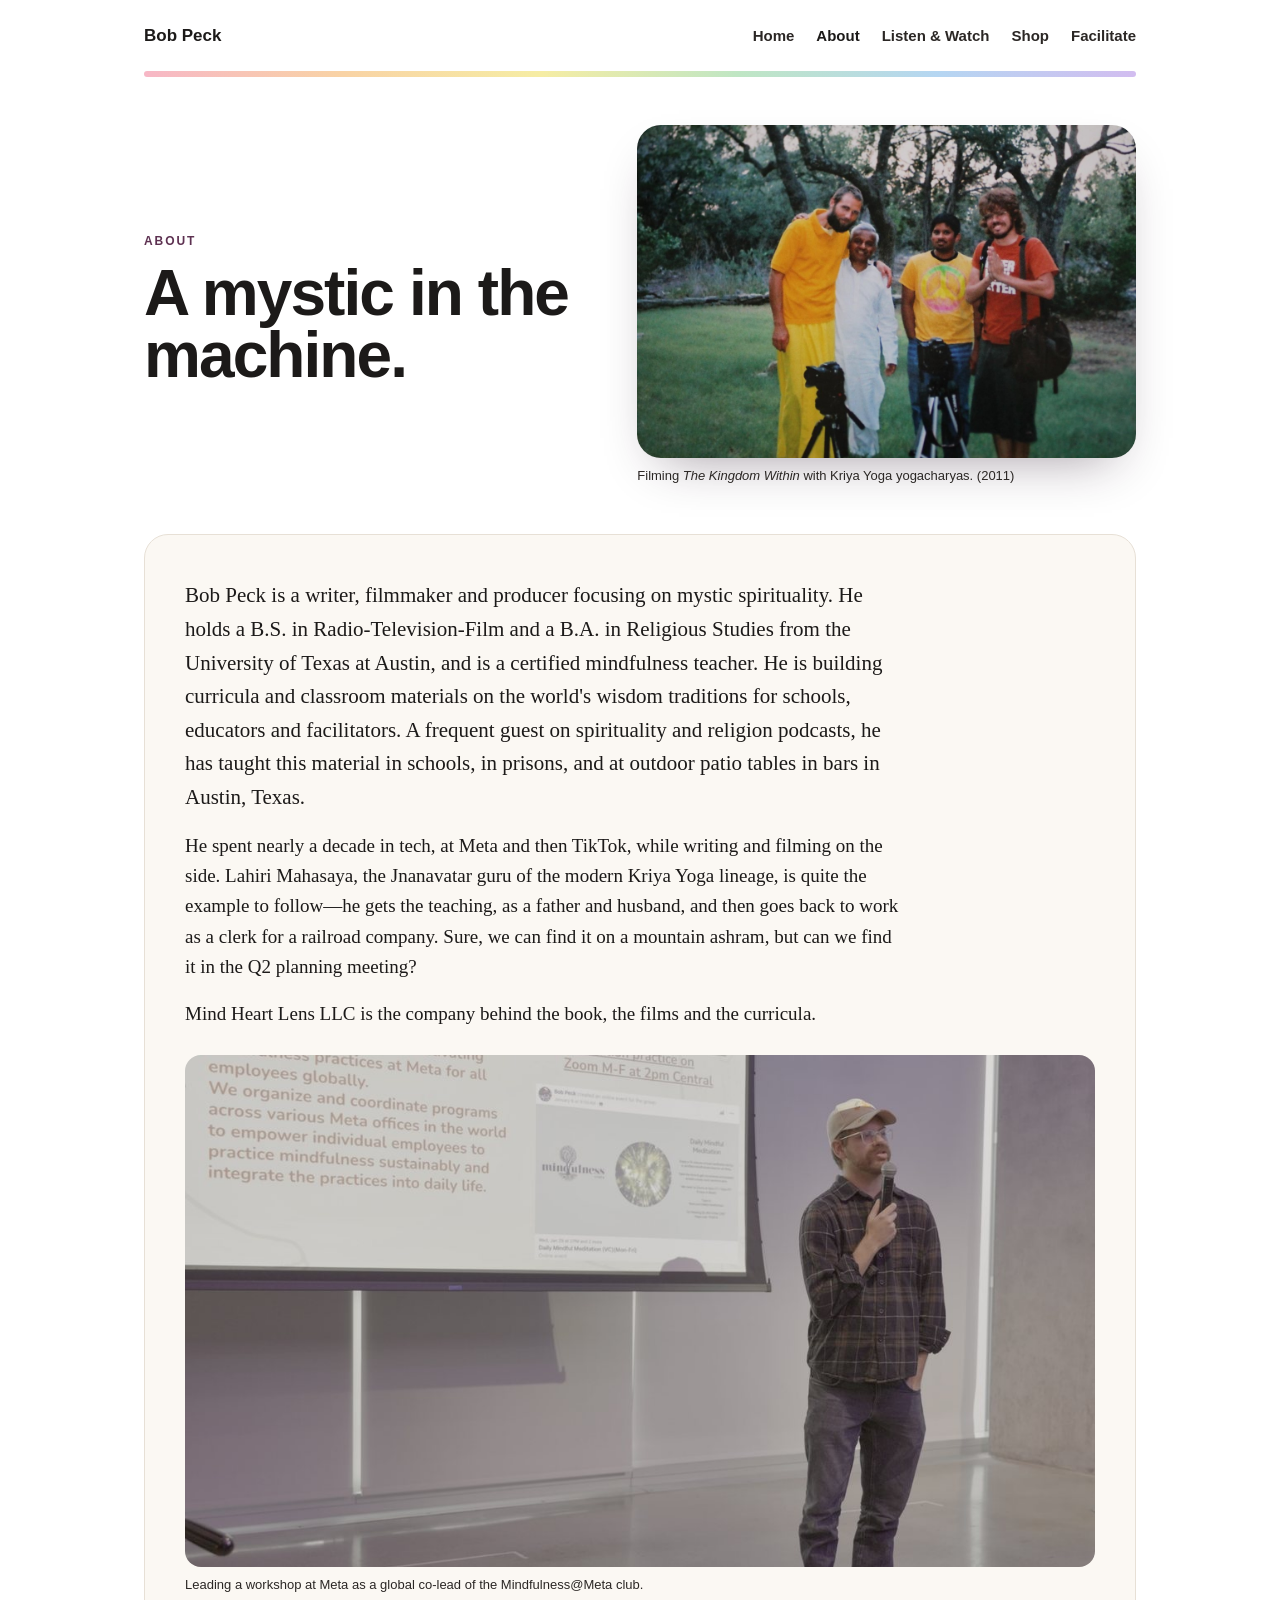
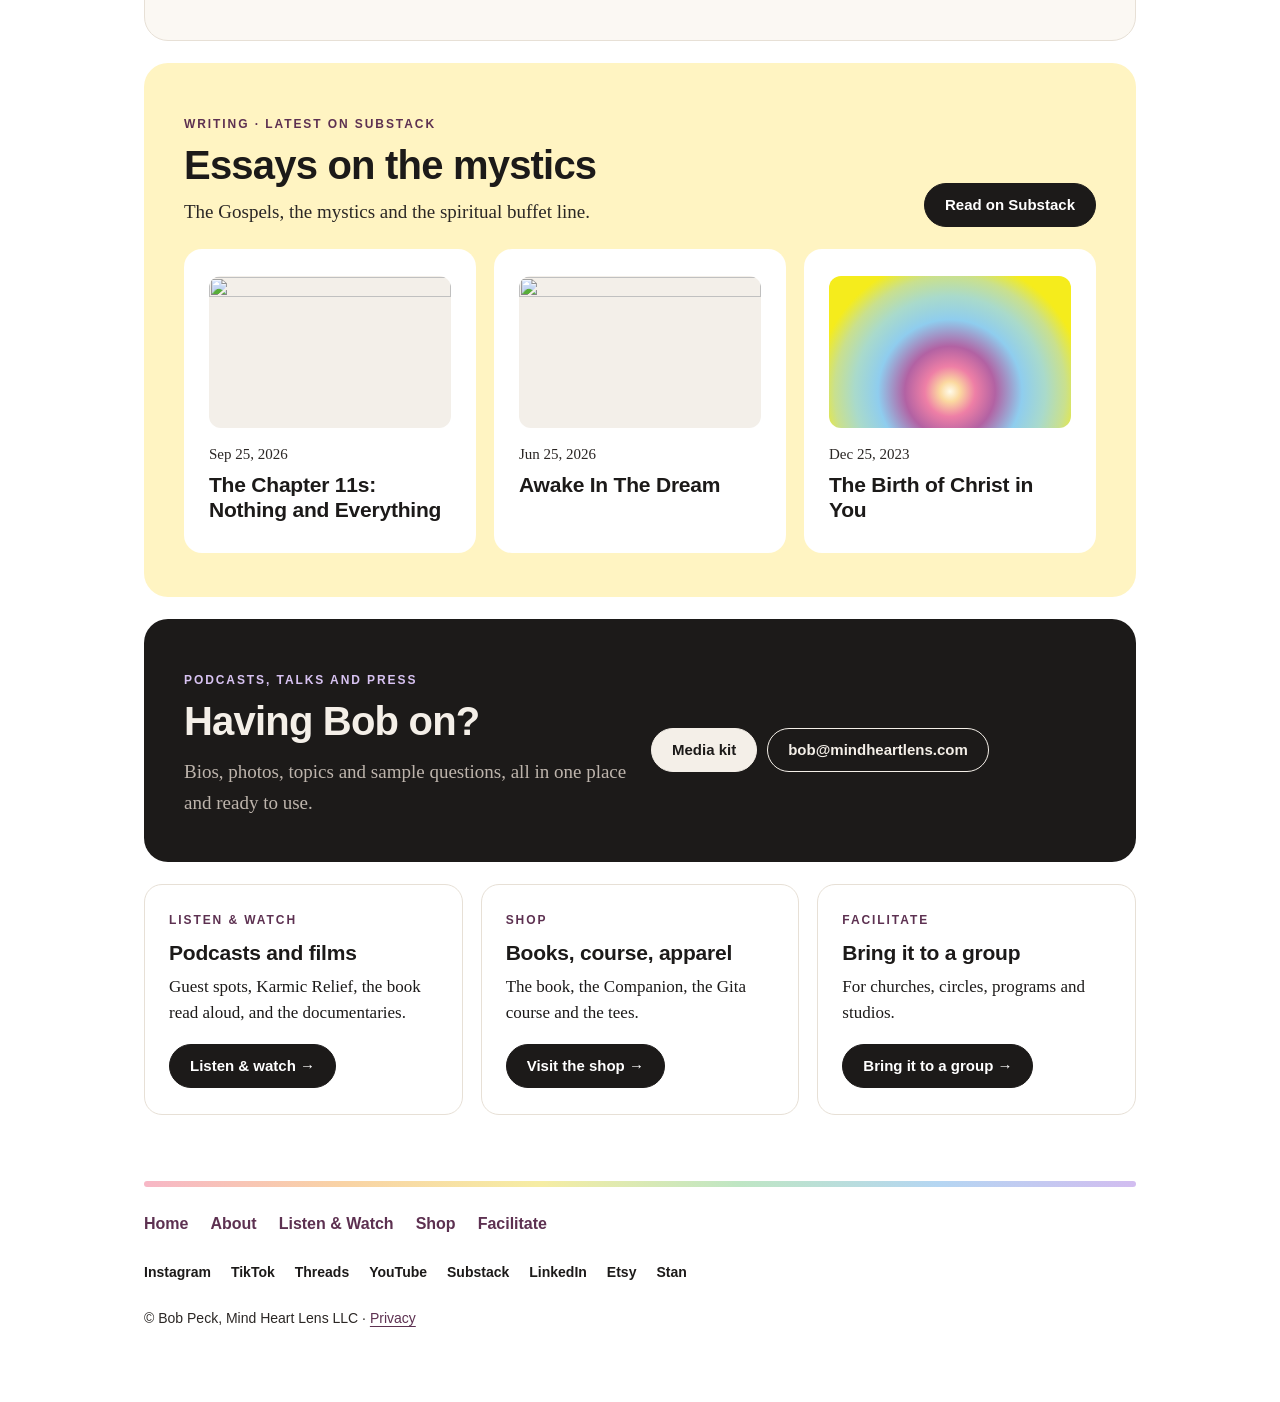
==== commit 5c24867c: "Add Meta Pixel with outbound click events; add privacy page and footer link Co-Authored-By: Claude O" ====
--- a/about/index.html
+++ b/about/index.html
@@ -17,6 +17,27 @@
 <meta name="theme-color" content="#FFFFFF">
 <link rel="icon" href="../images/bob.png">
 <link rel="stylesheet" href="../style.css">
+<!-- Meta Pixel -->
+<script>
+!function(f,b,e,v,n,t,s){if(f.fbq)return;n=f.fbq=function(){n.callMethod?
+n.callMethod.apply(n,arguments):n.queue.push(arguments)};if(!f._fbq)f._fbq=n;
+n.push=n;n.loaded=!0;n.version='2.0';n.queue=[];t=b.createElement(e);t.async=!0;
+t.src=v;s=b.getElementsByTagName(e)[0];s.parentNode.insertBefore(t,s)}(window,
+document,'script','https://connect.facebook.net/en_US/fbevents.js');
+fbq('init','326172492859892');
+fbq('track','PageView');
+document.addEventListener('click',function(e){
+  var a=e.target.closest&&e.target.closest('a[href]');if(!a)return;
+  var h=a.hostname||'',d=null;
+  if(/etsy\.com$/.test(h))d='Etsy';
+  else if(/(amazon\.com|amzn\.to|audible\.com)$/.test(h))d='Amazon';
+  else if(/stan\.store$/.test(h))d='Stan';
+  else if(/substack\.com$/.test(h))d='Substack';
+  if(d)fbq('trackCustom','OutboundClick',{destination:d,link_text:((a.querySelector('h3')||a).innerText||'').replace(/\s+/g,' ').trim().slice(0,80),page:location.pathname});
+},true);
+</script>
+<noscript><img height="1" width="1" style="display:none" alt="" src="https://www.facebook.com/tr?id=326172492859892&ev=PageView&noscript=1"></noscript>
+<!-- End Meta Pixel -->
 </head>
 <body>
 
@@ -144,7 +165,7 @@
     <a href="https://www.etsy.com/shop/KarmicReliefShop">Etsy</a>
     <a href="https://stan.store/bobpeck">Stan</a>
   </div>
-  <p>© Bob Peck, Mind Heart Lens LLC</p>
+  <p>© Bob Peck, Mind Heart Lens LLC · <a href="../privacy/">Privacy</a></p>
 </footer>
 
 </body>
--- a/style.css
+++ b/style.css
@@ -325,3 +325,46 @@
 
 a.card.review{text-decoration:none}
 .pull cite a{color:var(--plum)}
+
+/* instagram profile + hand-picked grid */
+.ig-head{display:flex;gap:22px;align-items:center;margin-bottom:26px}
+.ig-avatar{width:96px;height:96px;border-radius:50%;flex:none;object-fit:cover}
+.ig-info{min-width:0}
+.ig-top{display:flex;align-items:center;gap:16px;flex-wrap:wrap;margin-bottom:6px}
+.ig-top h2{margin:0}
+.ig-top .btn{padding:9px 22px}
+.ig-stats{display:flex;flex-wrap:wrap;gap:6px 24px;margin:0 0 8px;font-family:var(--sans);font-size:16px}
+.ig-stats b{font-weight:700}
+.ig-bio{margin:0;font-size:17px;line-height:1.45;max-width:560px}
+.ig-grid{display:grid;grid-template-columns:repeat(3,1fr);gap:10px}
+.ig-tile{display:block;border-radius:12px;overflow:hidden;aspect-ratio:1/1;background:var(--line)}
+.ig-tile img{width:100%;height:100%;object-fit:cover;transition:transform .25s ease}
+.ig-tile:hover img,.ig-tile:focus-visible img{transform:scale(1.04)}
+@media (max-width:640px){
+  .ig-head{align-items:flex-start;gap:16px}
+  .ig-avatar{width:72px;height:72px}
+  .ig-grid{gap:6px}
+  .ig-tile{border-radius:8px}
+}
+
+/* apparel page */
+.lede-sm{font-size:20px;color:var(--soft);margin-top:18px;max-width:44ch}
+.chips{display:flex;flex-wrap:wrap;gap:8px;padding:0 0 36px}
+.chips a{font-family:var(--sans);font-size:14px;font-weight:700;text-decoration:none;color:var(--ink);border:1.5px solid var(--line);border-radius:999px;padding:8px 14px;background:var(--white)}
+.chips a:hover{border-color:var(--plum);color:var(--plum)}
+.pgrid{display:grid;grid-template-columns:repeat(4,1fr);gap:16px;margin-top:22px}
+.pgrid .card.product{padding:14px 14px 18px}
+.pgrid .card.product img{margin-bottom:12px}
+.card.product .kind{font-family:var(--sans);font-size:11px;font-weight:700;letter-spacing:.14em;text-transform:uppercase;color:var(--plum)}
+.pgrid .card.product h3{font-size:17px;margin:4px 0 6px}
+.pgrid .card.product p{font-family:var(--sans);font-weight:700;color:var(--ink)}
+html{scroll-behavior:smooth}
+@media (prefers-reduced-motion:reduce){html{scroll-behavior:auto}}
+section[id]{scroll-margin-top:16px}
+@media (max-width:860px){.pgrid{grid-template-columns:repeat(3,1fr)}}
+@media (max-width:640px){
+  .pgrid{grid-template-columns:1fr 1fr;gap:12px}
+  .pgrid .card.product{padding:10px 10px 14px}
+  .pgrid .card.product h3{font-size:15px}
+  .chips{padding-bottom:24px}
+}
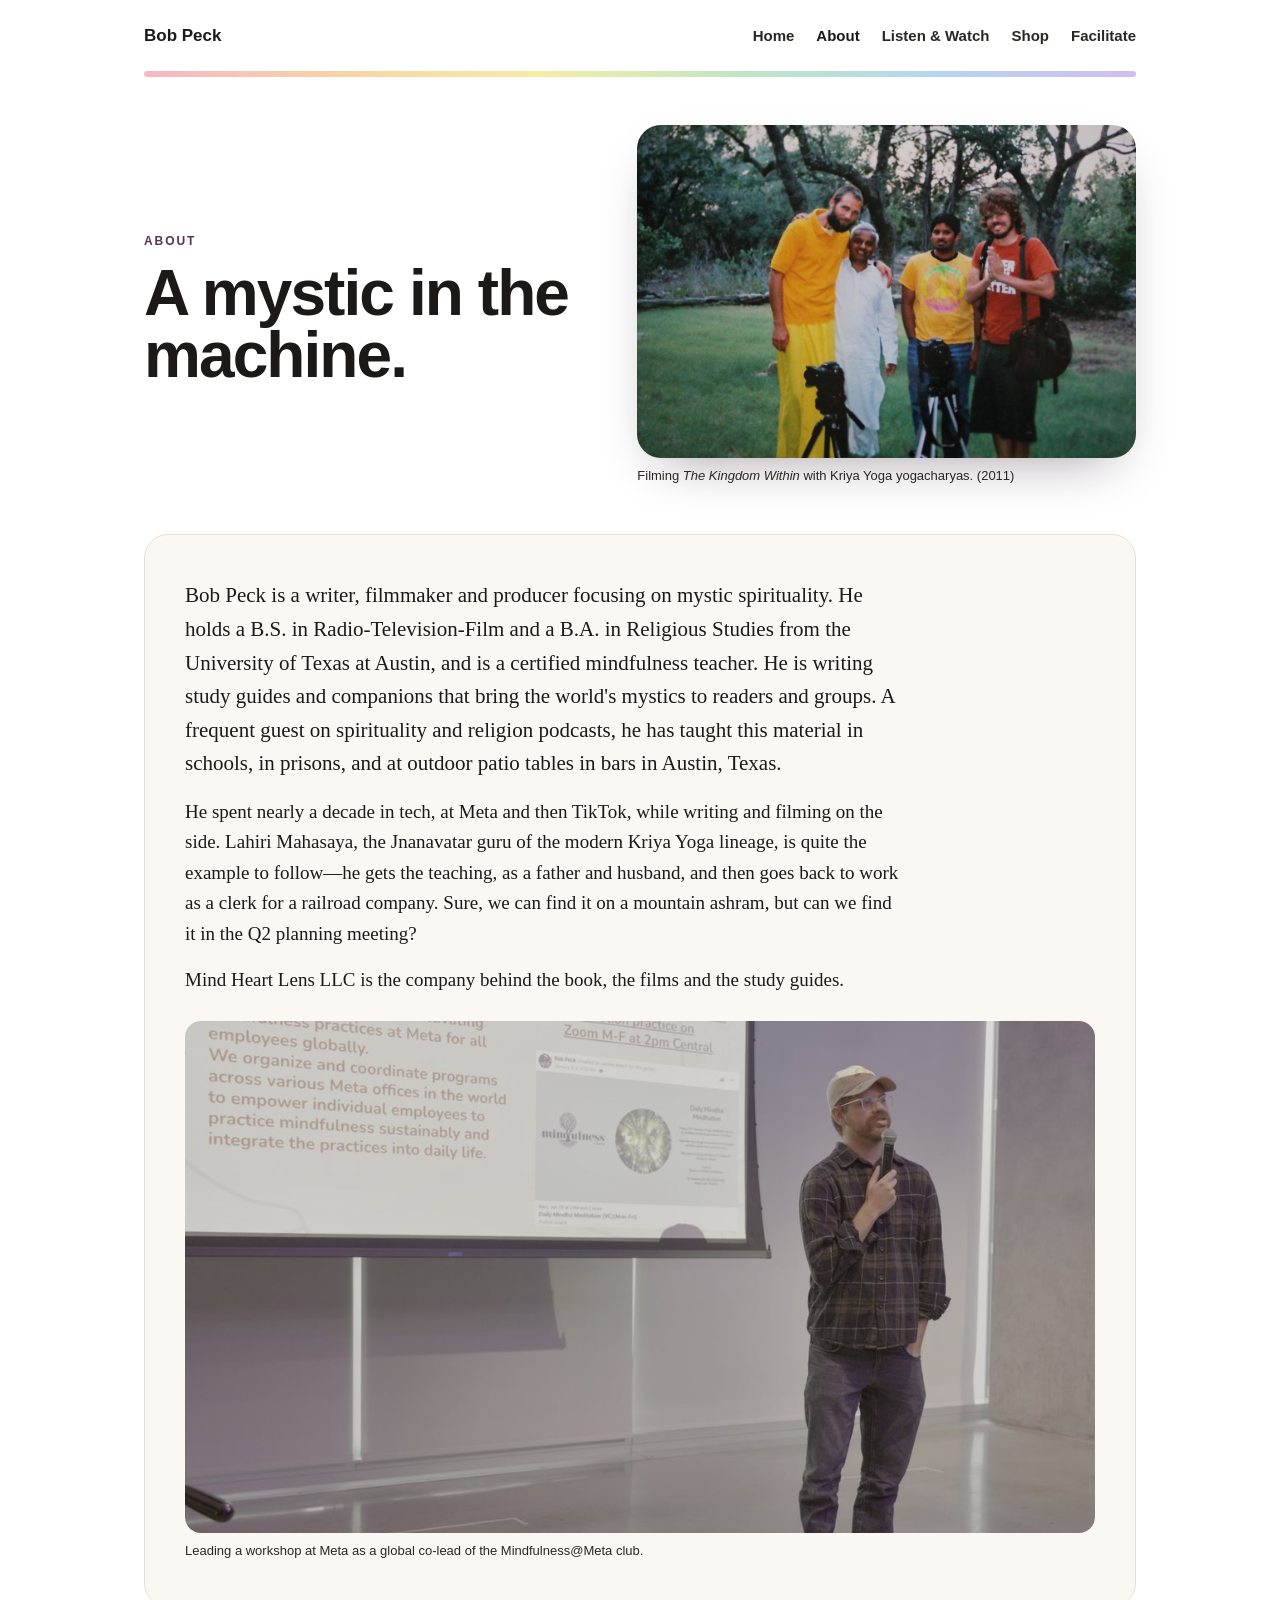
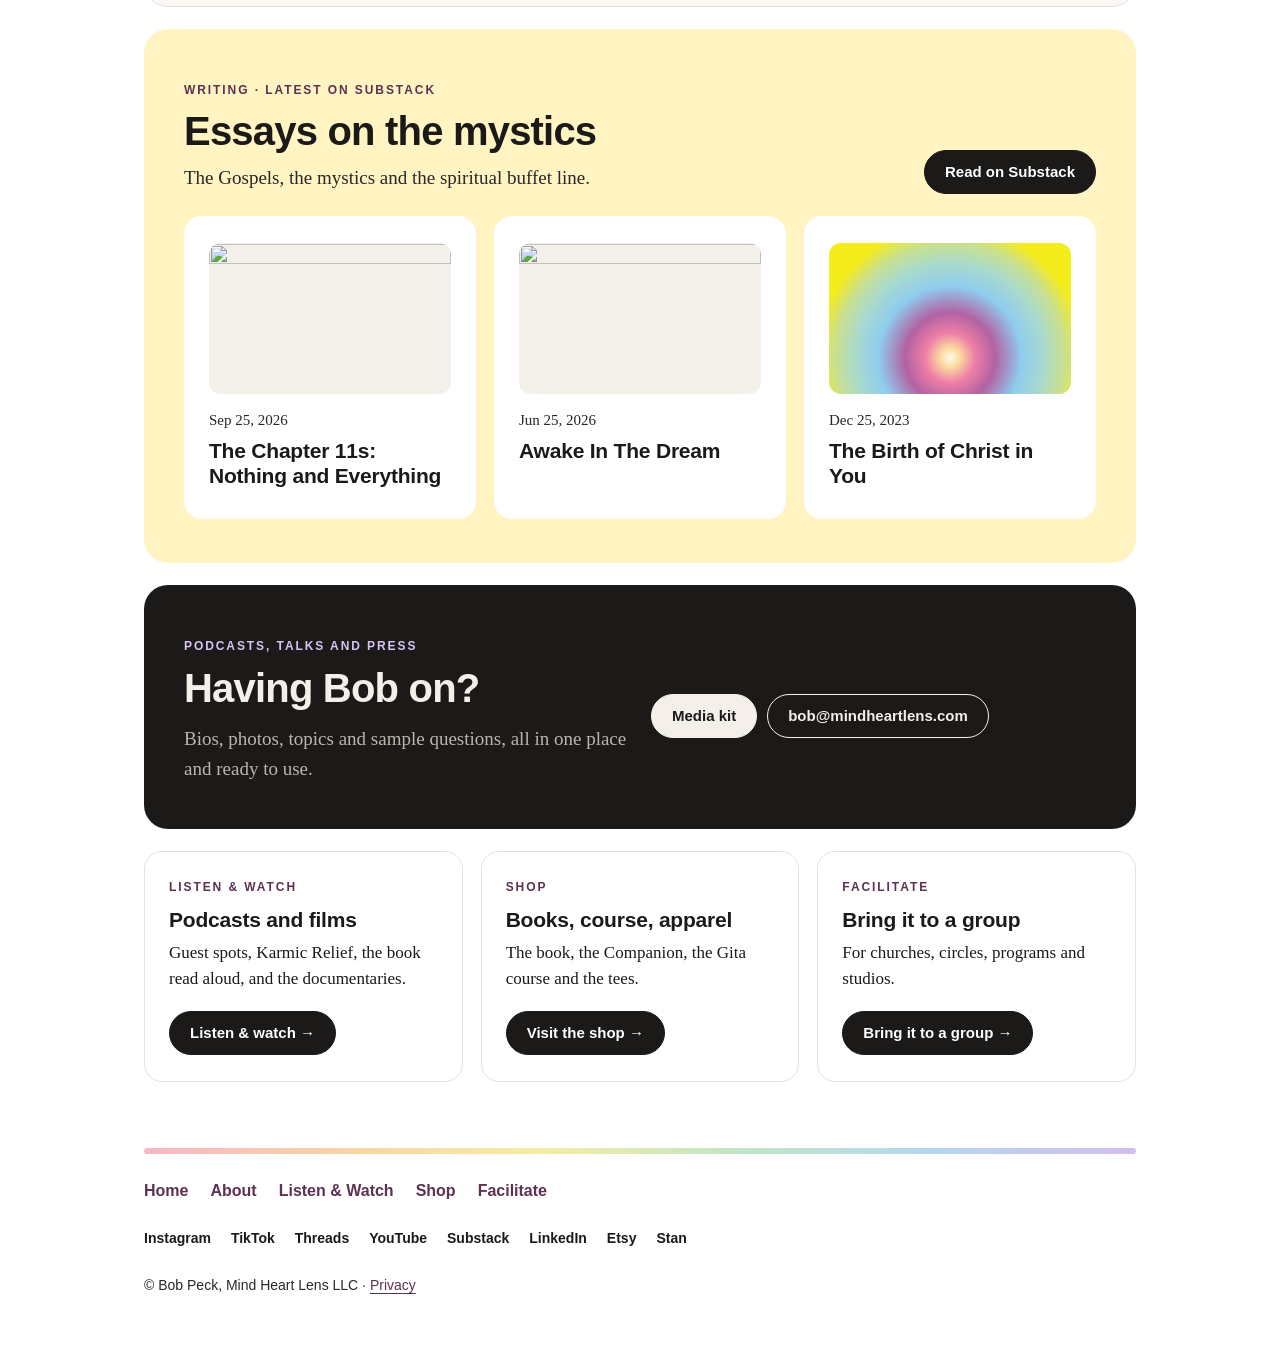
==== commit 22ca646c: "Swap school/curriculum wording for study guides on About, Media kit and Facilitate Co-Authored-By: C" ====
--- a/about/index.html
+++ b/about/index.html
@@ -67,9 +67,9 @@
 
   <section class="band paper">
     <div class="narrow">
-      <p style="font-size:21px">Bob Peck is a writer, filmmaker and producer focusing on mystic spirituality. He holds a B.S. in Radio-Television-Film and a B.A. in Religious Studies from the University of Texas at Austin, and is a certified mindfulness teacher. He is building curricula and classroom materials on the world's wisdom traditions for schools, educators and facilitators. A frequent guest on spirituality and religion podcasts, he has taught this material in schools, in prisons, and at outdoor patio tables in bars in Austin, Texas.</p>
+      <p style="font-size:21px">Bob Peck is a writer, filmmaker and producer focusing on mystic spirituality. He holds a B.S. in Radio-Television-Film and a B.A. in Religious Studies from the University of Texas at Austin, and is a certified mindfulness teacher. He is writing study guides and companions that bring the world's mystics to readers and groups. A frequent guest on spirituality and religion podcasts, he has taught this material in schools, in prisons, and at outdoor patio tables in bars in Austin, Texas.</p>
       <p>He spent nearly a decade in tech, at Meta and then TikTok, while writing and filming on the side. Lahiri Mahasaya, the Jnanavatar guru of the modern Kriya Yoga lineage, is quite the example to follow—he gets the teaching, as a father and husband, and then goes back to work as a clerk for a railroad company. Sure, we can find it on a mountain ashram, but can we find it in the Q2 planning meeting?</p>
-      <p style="margin:0">Mind Heart Lens LLC is the company behind the book, the films and the curricula.</p>
+      <p style="margin:0">Mind Heart Lens LLC is the company behind the book, the films and the study guides.</p>
     </div>
     <figure class="wide-photo"><img src="../images/bob-workshop.jpg" alt="Bob Peck leading a mindfulness workshop at Meta" loading="lazy"><figcaption>Leading a workshop at Meta as a global co-lead of the Mindfulness@Meta club.</figcaption></figure>
   
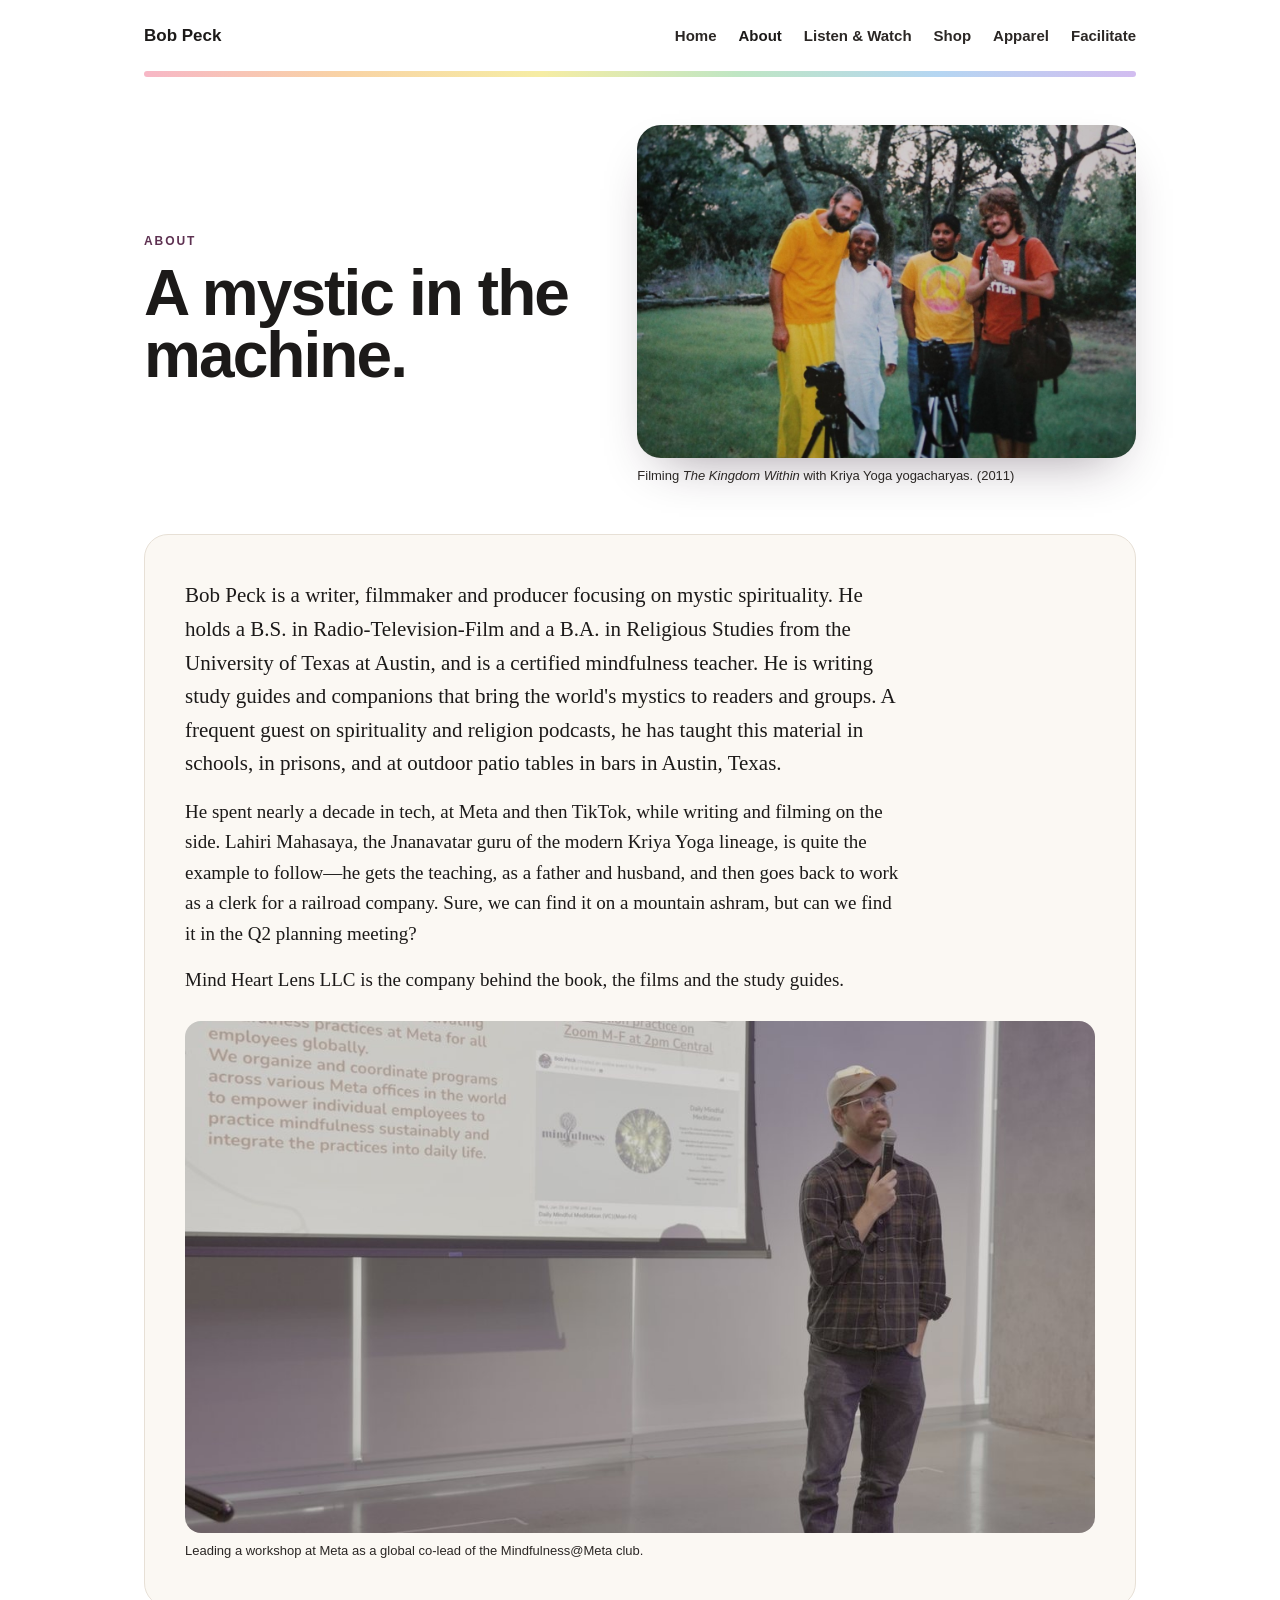
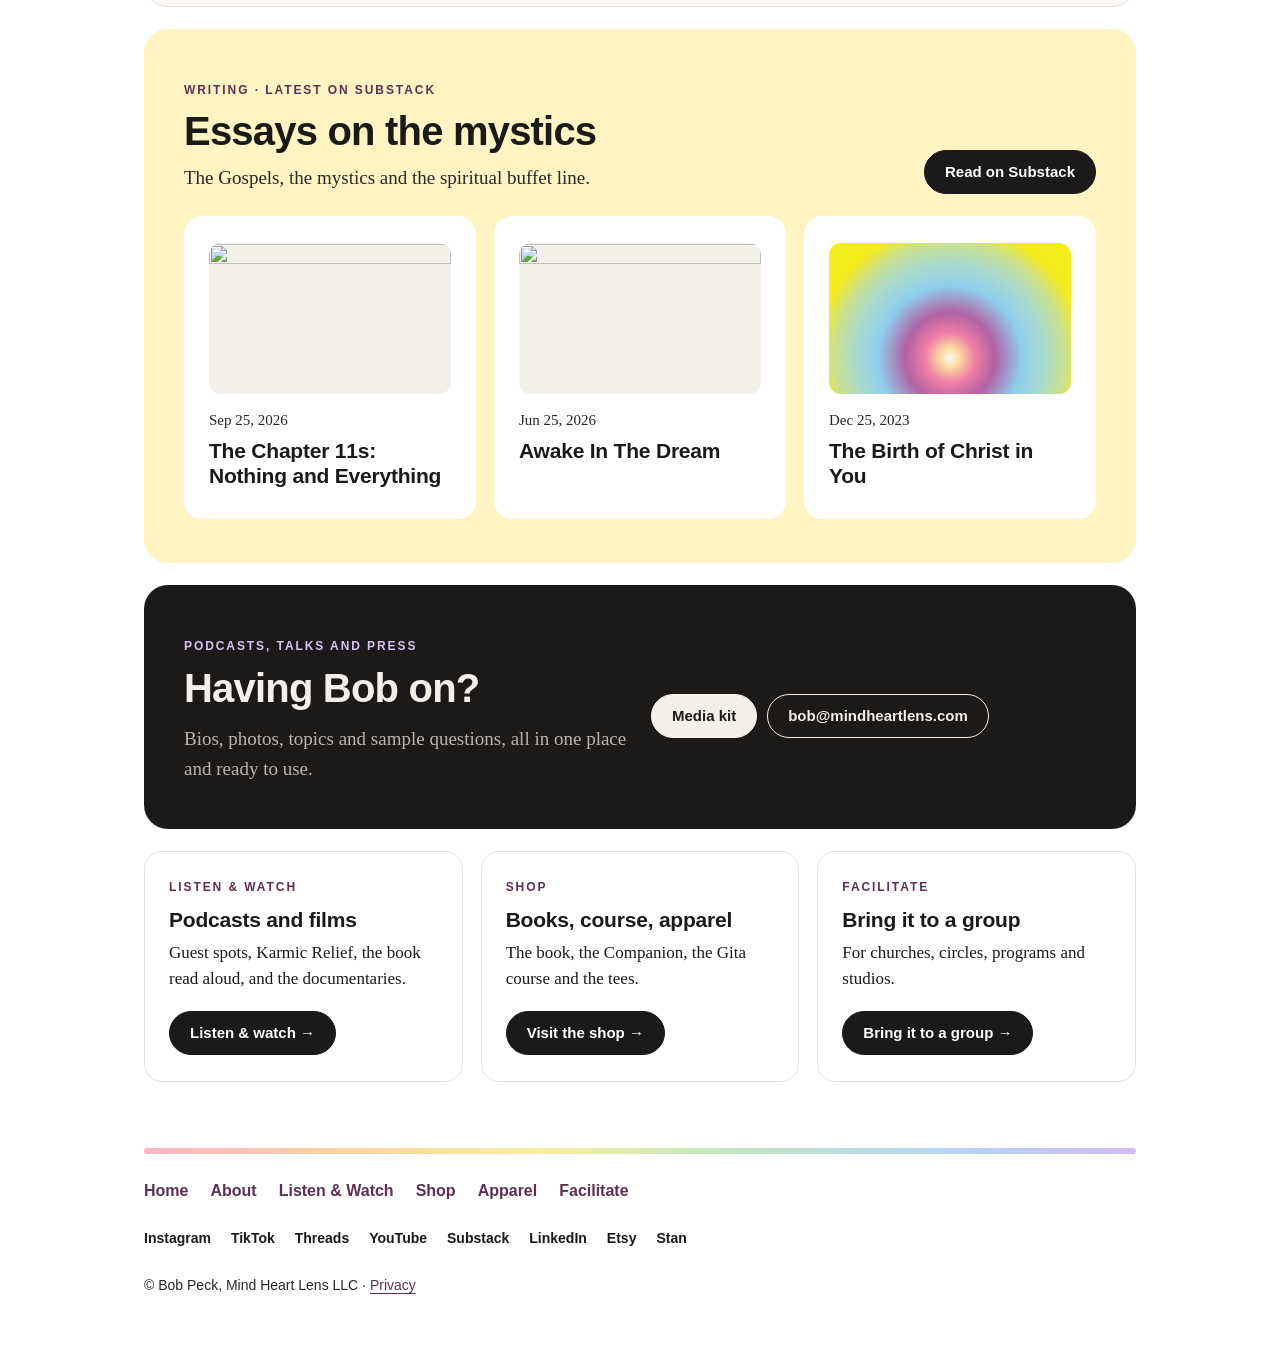
==== commit 2aab9d8b: "Bigger hero gradient behind the coffee-shop photo; add Apparel to the top and footer menus Co-Author" ====
--- a/about/index.html
+++ b/about/index.html
@@ -49,6 +49,7 @@
       <a href="../about/" aria-current="page">About</a>
       <a href="../listen/">Listen &amp; Watch</a>
       <a href="../shop/">Shop</a>
+      <a href="../apparel/">Apparel</a>
       <a href="../facilitate/">Facilitate</a>
     </div>
   </nav>
@@ -153,6 +154,7 @@
     <a href="../about/">About</a>
     <a href="../listen/">Listen &amp; Watch</a>
     <a href="../shop/">Shop</a>
+    <a href="../apparel/">Apparel</a>
     <a href="../facilitate/">Facilitate</a>
   </nav>
   <div class="social">
--- a/style.css
+++ b/style.css
@@ -15,7 +15,7 @@
   --serif:Palatino,"Palatino Linotype","Book Antiqua",Georgia,serif;
 }
 *{box-sizing:border-box}
-html{-webkit-text-size-adjust:100%}
+html{overflow-x:hidden;-webkit-text-size-adjust:100%}
 body{margin:0;background:var(--white);color:var(--ink);font-family:var(--serif);font-size:19px;line-height:1.6}
 img{max-width:100%;display:block}
 a{color:var(--plum);text-underline-offset:3px;text-decoration-thickness:1px}
@@ -174,7 +174,7 @@
 
 /* photos */
 .hero-photo{margin:0;position:relative;justify-self:center;width:100%;max-width:470px}
-.hero-photo::before{content:"";position:absolute;inset:-7%;z-index:-1;border-radius:50%;filter:blur(30px);opacity:.75;background:radial-gradient(circle at 50% 76%,#FFFBEA 0%,#FBD9A0 6%,#EE7FA6 15%,#B262A3 27%,#8FCDEE 43%,#A9DACB 57%,#C9E08E 69%,#F5EC1C 80%)}
+.hero-photo::before{content:"";position:absolute;inset:-24%;z-index:-1;border-radius:50%;filter:blur(36px);opacity:.9;background:radial-gradient(circle at 50% 76%,#FFFBEA 0%,#FBD9A0 6%,#EE7FA6 15%,#B262A3 27%,#8FCDEE 43%,#A9DACB 57%,#C9E08E 69%,#F5EC1C 80%)}
 .hero-photo img{width:100%;aspect-ratio:1;object-fit:cover;border-radius:28px;box-shadow:0 26px 60px -26px rgba(40,20,40,.5)}
 .about-head{display:grid;grid-template-columns:1fr 300px;gap:40px;align-items:center;padding:48px 0}
 .about-head .portrait{width:100%;aspect-ratio:4/5;object-fit:cover;border-radius:24px;box-shadow:0 22px 50px -24px rgba(40,20,40,.45)}
@@ -185,6 +185,7 @@
 .stills img{width:100%;aspect-ratio:3/2;object-fit:cover;border-radius:12px}
 @media (max-width:640px){
   .hero .hero-photo{max-width:340px}
+  .hero-photo::before{inset:-12%}
   .about-head{grid-template-columns:1fr;gap:22px;padding:32px 0}
   .about-head .portrait{max-width:260px;order:-1}
   .stills{grid-template-columns:1fr 1fr}
@@ -358,7 +359,7 @@
 .card.product .kind{font-family:var(--sans);font-size:11px;font-weight:700;letter-spacing:.14em;text-transform:uppercase;color:var(--plum)}
 .pgrid .card.product h3{font-size:17px;margin:4px 0 6px}
 .pgrid .card.product p{font-family:var(--sans);font-weight:700;color:var(--ink)}
-html{scroll-behavior:smooth}
+html{overflow-x:hidden;scroll-behavior:smooth}
 @media (prefers-reduced-motion:reduce){html{scroll-behavior:auto}}
 section[id]{scroll-margin-top:16px}
 @media (max-width:860px){.pgrid{grid-template-columns:repeat(3,1fr)}}
@@ -368,3 +369,4 @@
   .pgrid .card.product h3{font-size:15px}
   .chips{padding-bottom:24px}
 }
+@media (max-width:1040px){header.wrap{overflow-x:clip}}
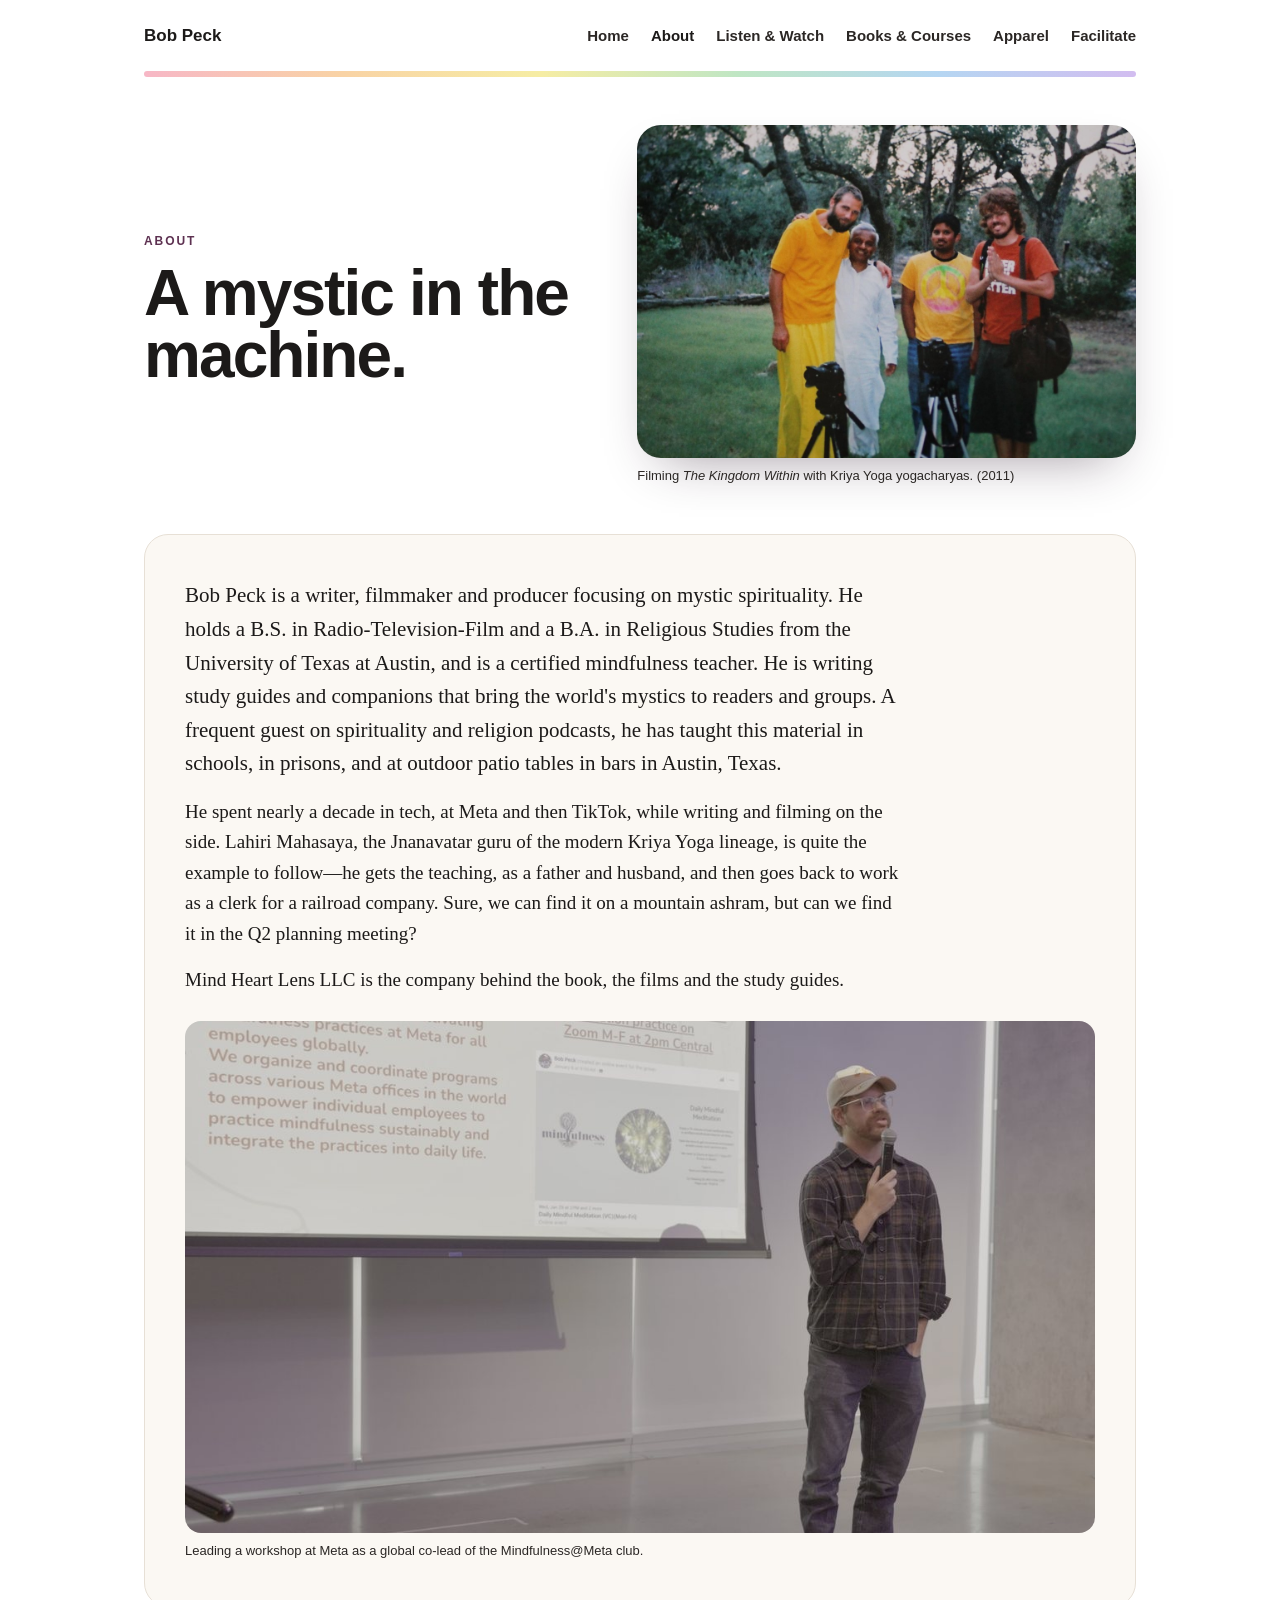
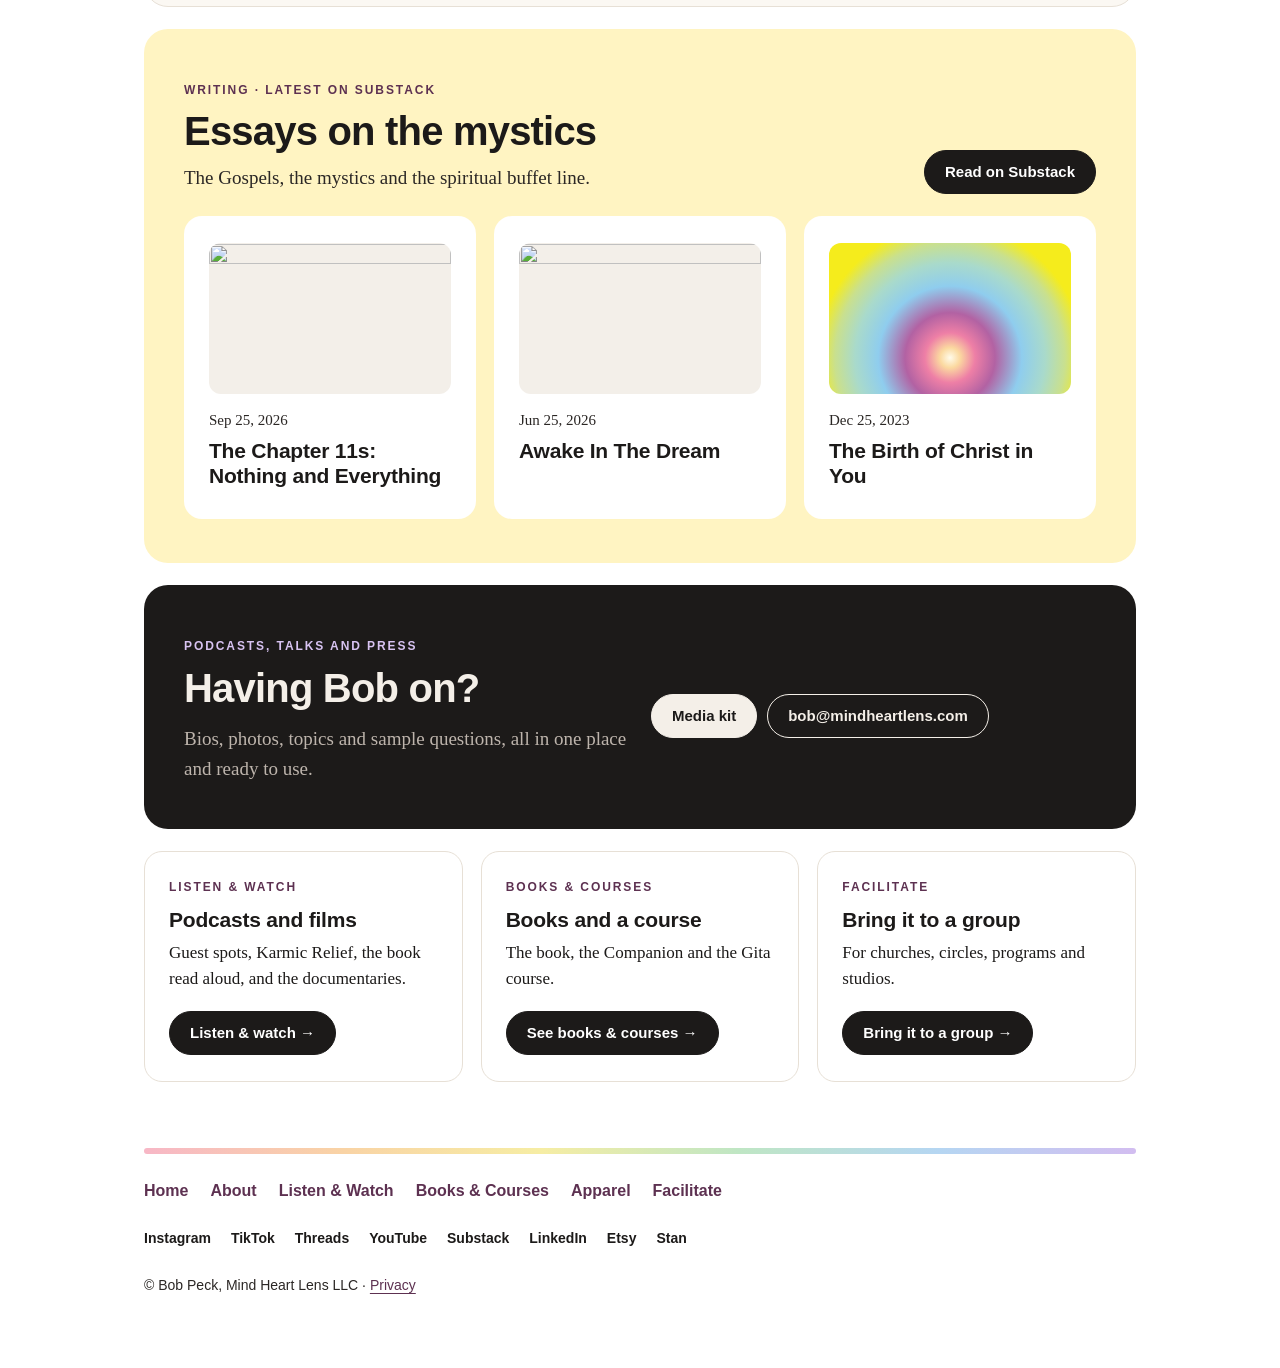
==== commit 4354ca9e: "Rename Shop to Books & Courses (URL stays /shop/) and drop the duplicate apparel band Co-Authored-By" ====
--- a/about/index.html
+++ b/about/index.html
@@ -48,7 +48,7 @@
       <a href="../">Home</a>
       <a href="../about/" aria-current="page">About</a>
       <a href="../listen/">Listen &amp; Watch</a>
-      <a href="../shop/">Shop</a>
+      <a href="../shop/">Books &amp; Courses</a>
       <a href="../apparel/">Apparel</a>
       <a href="../facilitate/">Facilitate</a>
     </div>
@@ -120,7 +120,7 @@
 
   <section class="grid3" id="more">
     <a class="card" href="../listen/"><span class="label">Listen &amp; Watch</span><h3>Podcasts and films</h3><p>Guest spots, Karmic Relief, the book read aloud, and the documentaries.</p><span class="btn solid card-cta">Listen &amp; watch &rarr;</span></a>
-    <a class="card" href="../shop/"><span class="label">Shop</span><h3>Books, course, apparel</h3><p>The book, the Companion, the Gita course and the tees.</p><span class="btn solid card-cta">Visit the shop &rarr;</span></a>
+    <a class="card" href="../shop/"><span class="label">Books &amp; Courses</span><h3>Books and a course</h3><p>The book, the Companion and the Gita course.</p><span class="btn solid card-cta">See books &amp; courses &rarr;</span></a>
     <a class="card" href="../facilitate/"><span class="label">Facilitate</span><h3>Bring it to a group</h3><p>For churches, circles, programs and studios.</p><span class="btn solid card-cta">Bring it to a group &rarr;</span></a>
   </section>
 
@@ -153,7 +153,7 @@
     <a href="../">Home</a>
     <a href="../about/">About</a>
     <a href="../listen/">Listen &amp; Watch</a>
-    <a href="../shop/">Shop</a>
+    <a href="../shop/">Books &amp; Courses</a>
     <a href="../apparel/">Apparel</a>
     <a href="../facilitate/">Facilitate</a>
   </nav>
